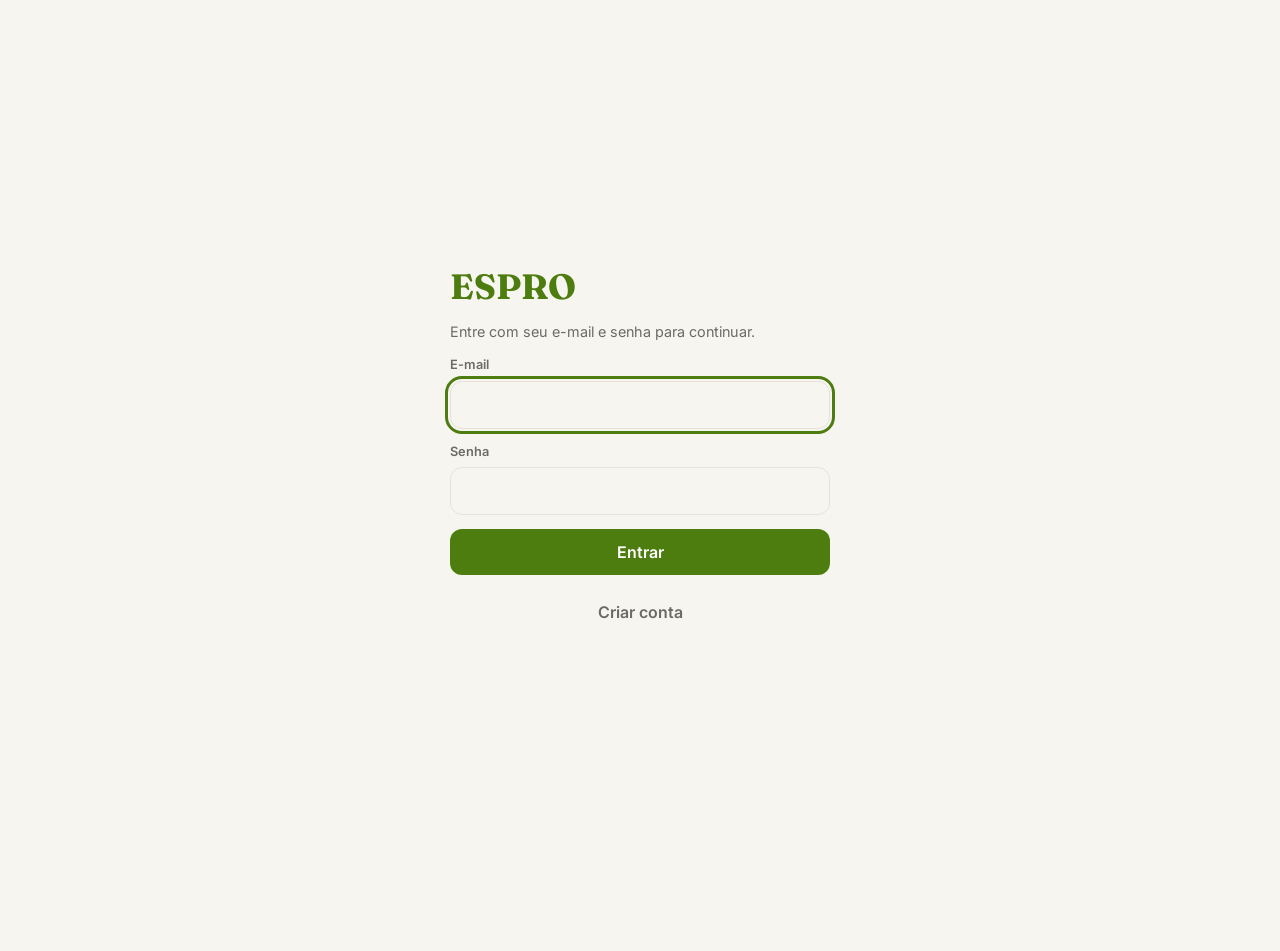
==== index.html @ cda4a3a2 "feat: diario de bordo (rodizio semanal por quinta em ordem alfabetica) e setor por pessoa Co-Authore" ====
<!doctype html>
<html lang="pt-BR">
<head>
<meta charset="utf-8">
<meta name="viewport" content="width=device-width,initial-scale=1,viewport-fit=cover">
<meta name="theme-color" content="#F7F5F0" media="(prefers-color-scheme: light)">
<meta name="theme-color" content="#121210" media="(prefers-color-scheme: dark)">
<title>ESPRO — Revista</title>
<link rel="manifest" href="manifest.webmanifest">
<link rel="preconnect" href="https://fonts.googleapis.com">
<link rel="preconnect" href="https://fonts.gstatic.com" crossorigin>
<link href="https://fonts.googleapis.com/css2?family=Fraunces:opsz,wght@9..144,600;9..144,700&family=Inter:wght@400;500;600&display=swap" rel="stylesheet">
<link rel="stylesheet" href="css/style.css">
</head>
<body>
<header class="top">
  <button class="brand" id="brand" aria-label="Editar empresa e dados"></button>
  <span class="sync-dot" id="sync-dot" hidden title="Equipe"></span>
  <button class="icon-btn top-search" id="search" aria-label="Buscar e comandos (Ctrl+K)"></button>
  <h1 id="page-title"></h1>
</header>
<main id="view" tabindex="-1"></main>
<nav class="tabs" id="tabs" aria-label="Seções"></nav>
<dialog id="sheet"></dialog>
<div id="toast" role="status" aria-live="polite"></div>
<div id="print-root" aria-hidden="true"></div>
<script src="js/store.js"></script>
<script src="js/ui.js"></script>
<script src="js/rich.js"></script>
<script src="js/editor.js"></script>
<script src="js/extras.js"></script>
<script src="js/qualidade.js"></script>
<script src="js/equipe.js"></script>
<script src="js/sync.js"></script>
<script src="js/marca.js"></script>
<script src="js/edicoes.js"></script>
<script src="js/diario.js"></script>
<script src="js/views.js"></script>
<script src="js/app.js"></script>
</body>
</html>
---- css/style.css ----
/* ESPRO — mobile first. Estética editorial: papel quente, tipografia serifada nos títulos. */
:root {
  --bg: #F7F5F0; --surface: #FFFFFF; --ink: #1C1C1A; --muted: #6B6B66; --line: #E6E2D9;
  --accent: #4D7C0F; --accent-ink: #FFFFFF; --accent-soft: #EAF2D9; --danger: #B42318;
  --radius: 16px; --shadow: 0 1px 2px rgb(0 0 0 / .05), 0 6px 18px rgb(40 30 10 / .07);
  --nav-h: 64px; --gutter: 16px;
  --serif: 'Fraunces', Georgia, 'Times New Roman', serif;
  --sans: 'Inter', system-ui, -apple-system, 'Segoe UI', Roboto, sans-serif;
  color-scheme: light dark;
}
@media (prefers-color-scheme: dark) {
  :root {
    --bg: #121210; --surface: #1D1D19; --ink: #F2F0EA; --muted: #9A978E; --line: #2D2C27;
    --accent: #93C83F; --accent-ink: #10150A; --accent-soft: #23301280; --danger: #F97066;
    --shadow: 0 1px 2px rgb(0 0 0 / .4);
  }
}
* { box-sizing: border-box; -webkit-tap-highlight-color: transparent; }
html { -webkit-text-size-adjust: 100%; }
body {
  margin: 0; background: var(--bg); color: var(--ink); font: 400 16px/1.45 var(--sans);
  min-height: 100dvh; overflow-wrap: anywhere;
}
h1, h2, h3, p { margin: 0; }
button, input, select, textarea { font: inherit; color: inherit; }
button { cursor: pointer; background: none; border: 0; padding: 0; text-align: inherit; }
a { color: var(--accent); text-decoration: none; font-weight: 500; }
:focus-visible { outline: 3px solid var(--accent); outline-offset: 2px; border-radius: 8px; }
.muted { color: var(--muted); font-size: .9rem; }
hr { border: 0; border-top: 1px solid var(--line); margin: 16px 0; }

/* ── Casca ── */
.top {
  position: sticky; top: 0; z-index: 20; display: flex; flex-direction: column; gap: 2px;
  padding: calc(env(safe-area-inset-top) + 10px) var(--gutter) 10px;
  background: color-mix(in srgb, var(--bg) 88%, transparent); backdrop-filter: blur(12px);
}
.brand { font-size: .78rem; font-weight: 600; letter-spacing: .08em; text-transform: uppercase; color: var(--muted); align-self: flex-start; min-height: 24px; }
.brand::after { content: ' ▾'; opacity: .6; }
.top h1 { font: 700 1.9rem/1.1 var(--serif); letter-spacing: -.01em; }
main { padding: 6px var(--gutter) calc(var(--nav-h) + env(safe-area-inset-bottom) + 96px); max-width: 720px; margin: 0 auto; outline: 0; }
.tabs {
  position: fixed; inset: auto 0 0 0; z-index: 30; display: grid; grid-template-columns: repeat(6, 1fr);
  height: calc(var(--nav-h) + env(safe-area-inset-bottom)); padding-bottom: env(safe-area-inset-bottom);
  background: var(--surface); border-top: 1px solid var(--line);
}
.tabs a { display: flex; flex-direction: column; align-items: center; justify-content: center; gap: 2px; color: var(--muted); font-size: .72rem; font-weight: 500; min-height: 48px; }
.tabs a[aria-current] { color: var(--accent); }
.tabs a[aria-current] svg { stroke-width: 2.4; }

.stack { display: flex; flex-direction: column; gap: 24px; }
.stack.tight { gap: 14px; }

/* ── Componentes base ── */
.sec-head { display: flex; align-items: baseline; justify-content: space-between; margin-bottom: 10px; }
.sec-head h3 { font: 600 1.15rem var(--serif); }
.link { color: var(--accent); font-weight: 500; font-size: .9rem; padding: 6px 2px; }
.link.center { display: block; margin: 4px auto 0; }
.empty { color: var(--muted); font-size: .92rem; padding: 18px 12px; text-align: center; border: 1px dashed var(--line); border-radius: var(--radius); }
.icon-btn { display: grid; place-items: center; width: 44px; height: 44px; border-radius: 50%; color: var(--ink); }
.icon-btn:hover { background: var(--accent-soft); }
.icon-btn:disabled { opacity: .3; cursor: default; }
.btn { min-height: 46px; padding: 0 18px; border-radius: 12px; border: 1px solid var(--line); background: var(--surface); font-weight: 600; display: inline-flex; align-items: center; justify-content: center; gap: 8px; }
.btn.primary { background: var(--accent); color: var(--accent-ink); border-color: transparent; }
.btn.danger { color: var(--danger); }
.btn.ghost { border-color: transparent; background: transparent; color: var(--muted); }
.btn.small { min-height: 36px; padding: 0 12px; font-size: .85rem; }
.btn:disabled { opacity: .4; }
.btn:active, .fab:active, .card-main:active, .item:active, .day:active { transform: scale(.98); }
.tag { display: inline-block; font-size: .72rem; font-weight: 600; padding: 2px 9px; border-radius: 99px; color: var(--c); background: color-mix(in srgb, var(--c) 14%, transparent); }
.fab {
  position: fixed; right: max(var(--gutter), calc((100vw - 720px) / 2 + var(--gutter)));
  bottom: calc(var(--nav-h) + env(safe-area-inset-bottom) + 16px); z-index: 25;
  width: 58px; height: 58px; border-radius: 50%; display: grid; place-items: center;
  background: var(--accent); color: var(--accent-ink); box-shadow: 0 8px 22px rgb(0 0 0 / .25); transition: transform .15s;
}

/* ── Início ── */
.hero { display: flex; gap: 18px; align-items: center; background: var(--surface); border: 1px solid var(--line); border-radius: 22px; padding: 20px; box-shadow: var(--shadow); }
.ring { flex: none; width: 84px; height: 84px; border-radius: 50%; display: grid; place-items: center; background: conic-gradient(var(--accent) calc(var(--p) * 1%), var(--line) 0); position: relative; }
.ring::before { content: ''; position: absolute; inset: 9px; border-radius: 50%; background: var(--surface); }
.ring b { position: relative; font: 700 1.15rem var(--serif); }
.eyebrow { font-size: .72rem; font-weight: 600; letter-spacing: .08em; text-transform: uppercase; color: var(--accent); }
.hero h2 { font: 600 1.25rem/1.25 var(--serif); margin: 2px 0 4px; }
.grid2 { display: grid; grid-template-columns: 1fr 1fr; gap: 10px; }
.setor-card { display: flex; flex-direction: column; gap: 2px; padding: 14px; border-radius: var(--radius); background: var(--surface); border: 1px solid var(--line); border-left: 5px solid var(--c); min-height: 64px; }
.setor-card small { color: var(--muted); }
.list, .plain { list-style: none; margin: 0; padding: 0; display: flex; flex-direction: column; gap: 8px; }
.item { width: 100%; display: flex; align-items: stretch; gap: 12px; padding: 12px 14px 12px 12px; background: var(--surface); border: 1px solid var(--line); border-radius: 14px; min-height: 56px; transition: transform .1s; }
.item .bar { width: 4px; border-radius: 4px; flex: none; }
.item .grow, .grow { display: flex; flex-direction: column; flex: 1; min-width: 0; }
.item small { color: var(--muted); font-size: .82rem; }
.item.done b { text-decoration: line-through; opacity: .55; }

/* ── Quadro ── */
.chips { display: flex; gap: 8px; overflow-x: auto; margin: 0 calc(var(--gutter) * -1); padding: 4px var(--gutter); scrollbar-width: none; }
.chips::-webkit-scrollbar { display: none; }
.chip { flex: none; min-height: 40px; padding: 0 14px; border-radius: 99px; border: 1px solid var(--line); background: var(--surface); font-weight: 500; font-size: .9rem; }
.chip.on { background: var(--c, var(--ink)); color: #fff; border-color: transparent; }
@media (prefers-color-scheme: dark) { .chip.on:not([style]) { background: var(--ink); color: var(--bg); } }
.board { display: flex; gap: 12px; overflow-x: auto; scroll-snap-type: x mandatory; margin: 0 calc(var(--gutter) * -1); padding: 4px var(--gutter) 12px; scroll-padding-inline: var(--gutter); scrollbar-width: none; align-items: flex-start; }
.board::-webkit-scrollbar { display: none; }
.col { flex: none; width: min(84vw, 320px); scroll-snap-align: start; background: color-mix(in srgb, var(--line) 45%, transparent); border-radius: 18px; padding: 12px; }
.col header { display: flex; align-items: center; justify-content: space-between; padding: 2px 4px 10px; }
.col h3 { font: 600 1rem var(--serif); }
.count { font-size: .78rem; font-weight: 600; background: var(--surface); border-radius: 99px; padding: 1px 9px; color: var(--muted); }
.cards { display: flex; flex-direction: column; gap: 8px; }
.card { display: flex; align-items: stretch; background: var(--surface); border-radius: 14px; box-shadow: var(--shadow); overflow: hidden; }
.card-main { flex: 1; display: flex; flex-direction: column; align-items: flex-start; gap: 6px; padding: 12px; min-height: 56px; transition: transform .1s; }
.card-main small { color: var(--muted); font-size: .82rem; }
.card-main small.late { color: var(--danger); font-weight: 600; }
.card-main small.card-meta-criador { font-size: .75rem; opacity: .85; }
.card.done .card-main b { opacity: .55; text-decoration: line-through; }
.card .mv { align-self: center; color: var(--accent); margin-right: 4px; }
.add-in { margin-top: 8px; width: 100%; min-height: 44px; display: flex; align-items: center; justify-content: center; gap: 6px; color: var(--muted); font-size: .9rem; border-radius: 12px; }
.add-in:hover { background: color-mix(in srgb, var(--line) 80%, transparent); }

/* Tags do cartão e checklist */
.card-tags { display: flex; flex-wrap: wrap; gap: 4px; align-items: center; }
.prio-tag { font-size: .68rem; font-weight: 700; padding: 2px 7px; border-radius: 99px; }
.prio-alta { background: color-mix(in srgb, #DC2626 15%, transparent); color: #DC2626; border: 1px solid color-mix(in srgb, #DC2626 30%, transparent); }
.prio-media { background: color-mix(in srgb, #D97706 15%, transparent); color: #B45309; border: 1px solid color-mix(in srgb, #D97706 30%, transparent); }
.prio-baixa { background: color-mix(in srgb, #16A34A 15%, transparent); color: #15803D; border: 1px solid color-mix(in srgb, #16A34A 30%, transparent); }
.esforco-tag, .link-tag { display: inline-flex; align-items: center; gap: 3px; font-size: .72rem; color: var(--muted); background: var(--line); padding: 1px 6px; border-radius: 6px; }
.card-checklist-bar { width: 100%; display: flex; align-items: center; gap: 8px; margin: 2px 0; }
.card-checklist-bar .meter { flex: 1; height: 5px; }
.card-checklist-bar small { font-size: .7rem; color: var(--muted); font-weight: 600; }

/* Checklist no formulário */
.checklist-box { background: var(--bg); border: 1px solid var(--line); border-radius: 12px; padding: 10px 12px; display: flex; flex-direction: column; gap: 8px; }
.checklist-list { display: flex; flex-direction: column; gap: 6px; }
.check-row { display: flex; align-items: center; gap: 8px; }
.check-input { min-height: 36px; padding: 6px 10px; font-size: .9rem; flex: 1; }
.check-input.check-done { text-decoration: line-through; opacity: .6; }
.hist-box { background: var(--bg); border: 1px solid var(--line); border-radius: 10px; padding: 8px 12px; }

/* Ações no topo do Kanban */
.kanban-actions-row { display: flex; flex-wrap: wrap; align-items: center; gap: 8px; padding: 2px 0 6px; }

/* Desempenho por setor no Início */
.setor-perf-list { display: flex; flex-direction: column; gap: 8px; }
.setor-perf-card { display: flex; flex-direction: column; gap: 6px; padding: 10px 14px; background: var(--surface); border: 1px solid var(--line); border-radius: 14px; text-align: left; transition: transform .1s; box-shadow: var(--shadow); }
.setor-perf-card:hover { border-color: var(--c); }
.setor-perf-head { display: flex; align-items: center; justify-content: space-between; }
.setor-perf-nome { font-weight: 600; font-size: .92rem; display: flex; align-items: center; gap: 8px; }
.setor-perf-nome .dot { width: 10px; height: 10px; border-radius: 50%; background: var(--c); }
.setor-perf-pct { font-size: .8rem; color: var(--muted); font-weight: 500; }

.col-tabs { display: grid; grid-template-columns: repeat(4, 1fr); padding: 4px; gap: 2px; background: color-mix(in srgb, var(--line) 60%, transparent); border-radius: 14px; }
.col-tabs button { min-height: 48px; border-radius: 11px; display: flex; flex-direction: column; align-items: center; justify-content: center; font-size: .74rem; font-weight: 600; color: var(--muted); line-height: 1.2; }
.col-tabs b { font-size: 1rem; color: var(--ink); }
.col-tabs button.on { background: var(--surface); color: var(--accent); box-shadow: var(--shadow); }
.board::after { content: ''; flex: none; width: 4px; }
.card, .drag-handle { user-select: none; -webkit-user-select: none; }
.drag-handle { display: grid; place-items: center; width: 30px; flex: none; color: var(--muted); touch-action: none; cursor: grab; -webkit-touch-callout: none; }
.drag-handle svg { stroke-width: 3.4; }
.card.ghosting { opacity: .3; }
.drag-ghost { position: fixed; left: 0; top: 0; z-index: 200; margin: 0; pointer-events: none; rotate: 2deg; box-shadow: 0 16px 36px rgb(0 0 0 / .35); }
.drop-line { height: 4px; border-radius: 4px; background: var(--accent); margin: 2px 0; flex: none; }
.col.drop-over { outline: 2px dashed var(--accent); outline-offset: -2px; background: color-mix(in srgb, var(--accent) 10%, transparent); }
.cards { min-height: 48px; }
.cards:has(.drop-line) .empty { display: none; }
body.dragging { cursor: grabbing; user-select: none; }
body.dragging .board { scroll-snap-type: none; }
@media (hover: hover) and (pointer: fine) {
  .board { scrollbar-width: thin; scrollbar-color: var(--line) transparent; }
  .board::-webkit-scrollbar { display: block; height: 8px; }
  .board::-webkit-scrollbar-thumb { background: var(--line); border-radius: 8px; }
}

/* ── Agenda ── */
.cal { background: var(--surface); border: 1px solid var(--line); border-radius: 22px; padding: 10px 10px 8px; box-shadow: var(--shadow); }
.cal-head { display: flex; align-items: center; justify-content: space-between; }
.cal-head h2 { font: 600 1.15rem var(--serif); }
.dow, .days { display: grid; grid-template-columns: repeat(7, 1fr); }
.dow span { text-align: center; font-size: .72rem; font-weight: 600; color: var(--muted); padding: 6px 0; }
.day { aspect-ratio: 1; max-height: 56px; margin: 2px; border-radius: 14px; display: flex; flex-direction: column; align-items: center; justify-content: center; gap: 3px; transition: transform .1s; }
.day.blank { pointer-events: none; }
.day .n { font-size: .95rem; font-weight: 500; line-height: 1; }
.day .dots { display: flex; gap: 3px; height: 6px; }
.day .dots i { width: 5px; height: 5px; border-radius: 50%; }
.day.today .n { color: var(--accent); font-weight: 700; }
.day.sel { background: var(--accent); color: var(--accent-ink); }
.day.sel .n { color: var(--accent-ink); }
.day.sel .dots i { background: var(--accent-ink) !important; }

/* ── Revista ── */
.seg { display: grid; grid-template-columns: 1fr 1fr; padding: 4px; background: color-mix(in srgb, var(--line) 60%, transparent); border-radius: 14px; }
.seg.seg3 { grid-template-columns: repeat(3, 1fr); }
.seg button { min-height: 40px; border-radius: 11px; text-align: center; font-weight: 600; font-size: .88rem; color: var(--muted); }
.seg button.on { background: var(--surface); color: var(--ink); box-shadow: var(--shadow); }
.page-row { display: flex; align-items: center; gap: 4px; }
.page-row .item { flex: 1; align-items: center; }
.pn { flex: none; width: 32px; height: 32px; display: grid; place-items: center; border-radius: 10px; background: var(--accent-soft); color: var(--accent); font-weight: 700; font-size: .9rem; }
.reorder { display: flex; flex-direction: column; }
.reorder .icon-btn { width: 40px; height: 28px; border-radius: 8px; }
.reader { display: flex; gap: 14px; overflow-x: auto; scroll-snap-type: x mandatory; scroll-padding-inline: var(--gutter); margin: 0 calc(var(--gutter) * -1); padding: 6px var(--gutter) 14px; scrollbar-width: none; }
.reader::-webkit-scrollbar { display: none; }
.reader .page { flex: none; width: min(82vw, 340px); scroll-snap-align: start; box-shadow: 0 10px 30px rgb(0 0 0 / .22); }
.reader.flipbook-3d { perspective: 1200px; padding-bottom: 24px; gap: 20px; }
.reader.flipbook-3d .page { transform-style: preserve-3d; transition: transform .3s ease, box-shadow .3s ease; box-shadow: -8px 12px 28px rgb(0 0 0 / .28), 0 2px 6px rgb(0 0 0 / .15); border-left: 2px solid rgb(0 0 0 / .12); }
.reader.flipbook-3d .page:hover { transform: rotateY(-3deg) scale(1.02); box-shadow: -14px 18px 36px rgb(0 0 0 / .35); }
.reader.flipbook-3d .spread { perspective: 1400px; filter: drop-shadow(0 14px 30px rgb(0 0 0 / .3)); }
.center-btn { align-self: center; }

.page { container-type: inline-size; aspect-ratio: 148 / 210; position: relative; overflow: hidden; background: #FFFDF8; color: #1C1C1A; border-radius: 4px; display: flex; flex-direction: column; font-family: var(--sans); }
.page .txt { position: relative; padding: 9cqw; display: flex; flex-direction: column; gap: 3cqw; z-index: 2; }
.page h2 { font: 700 8.5cqw/1.1 var(--serif); }
.page p { font-size: inherit; line-height: inherit; }
.page small { font-size: 3.2cqw; letter-spacing: .14em; text-transform: uppercase; opacity: .75; }
.page .num { position: absolute; bottom: 3.5cqw; right: 5cqw; font-size: 3cqw; opacity: .5; z-index: 3; }
.page .bg { position: absolute; inset: 0; width: 100%; height: 100%; object-fit: cover; }
.page .veil { position: absolute; inset: 0; background: linear-gradient(to top, rgb(0 0 0 / .72), rgb(0 0 0 / .12) 70%); z-index: 1; }
.tpl-capa, .tpl-anuncio { color: #fff; background: #26331a; justify-content: flex-end; }
.tpl-capa h2 { font-size: 12cqw; }
.tpl-contracapa { background: #26331a; color: #fff; justify-content: center; }
.tpl-contracapa .txt, .tpl-anuncio .txt.center { text-align: center; align-items: center; }
.tpl-contracapa .bg { opacity: .35; }
.tpl-sumario ol { list-style: none; margin: 4cqw 0 0; padding: 0; display: flex; flex-direction: column; gap: 3.5cqw; }
.tpl-sumario li { display: flex; align-items: baseline; gap: 2cqw; font-size: 4.2cqw; }
.tpl-sumario li i { flex: 1; border-bottom: 1px dotted currentColor; opacity: .35; }

/* ── Revista: seções ── */
.rev-resumo { display: flex; flex-direction: column; gap: 10px; background: var(--surface); border: 1px solid var(--line); border-radius: var(--radius); padding: 14px 16px; }
.rev-resumo small { display: block; color: var(--muted); font-size: .82rem; }
.meter { height: 8px; border-radius: 8px; background: var(--line); overflow: hidden; }
.meter i { display: block; height: 100%; background: var(--accent); border-radius: 8px; transition: width .3s; }
.sec-grupo header { display: flex; align-items: center; gap: 8px; margin-bottom: 10px; }
.sec-grupo .dot { width: 12px; height: 12px; border-radius: 50%; background: var(--sec, var(--muted)); flex: none; }
.sec-grupo h3 { font: 600 1.15rem var(--serif); flex: 1; min-width: 0; }
.meta-link { font-size: .8rem; color: var(--muted); font-weight: 500; white-space: nowrap; }
.sec-grupo .btn.small { min-height: 36px; padding: 0 12px 0 8px; gap: 4px; }
.sec-grupo .item .bar { display: none; }
.sec-grupo .pn { background: color-mix(in srgb, var(--sec, var(--accent)) 16%, transparent); color: var(--sec, var(--accent)); }
.st { flex: none; align-self: center; font-size: .7rem; font-weight: 600; padding: 2px 9px; border-radius: 99px; background: var(--line); color: var(--muted); }
.st-revisao { background: color-mix(in srgb, #F59E0B 20%, transparent); color: #B45309; }
.st-pronta { background: var(--accent-soft); color: var(--accent); }
@media (prefers-color-scheme: dark) { .st-revisao { color: #FBBF24; } }
.reader-info { text-align: center; }
.hint { margin-top: -8px; }

/* páginas com seção */
.page { --sec: var(--accent); }
.page.has-sec::before { content: ''; position: absolute; inset: 0 0 auto 0; height: 2.2cqw; background: var(--sec); z-index: 3; }
.page .kicker { color: var(--sec); font-weight: 700; opacity: 1; }
.tpl-destaque { color: #fff; background: var(--sec); justify-content: flex-end; }
.tpl-destaque .kicker { color: #fff; background: var(--sec); padding: 1cqw 3cqw; border-radius: 99px; align-self: flex-start; }
.tpl-destaque h2 { font-size: 10.5cqw; }
.tpl-secao { background: var(--sec); color: #fff; justify-content: center; }
.tpl-secao h2 { font-size: 15cqw; }
.tpl-secao ol { list-style: none; margin: 5cqw 0 0; padding: 4cqw 0 0; border-top: 1px solid rgb(255 255 255 / .35); display: flex; flex-direction: column; gap: 3cqw; }
.tpl-secao li { display: flex; align-items: baseline; gap: 2cqw; font-size: 4cqw; }
.tpl-secao li i { flex: 1; border-bottom: 1px dotted currentColor; opacity: .4; }
.tpl-sumario .sec-li { margin-top: 2cqw; font-weight: 700; color: var(--sec); }
.tpl-sumario .sub { padding-left: 4cqw; font-size: 3.8cqw; }

/* ── Texto rico e imagens na página ── */
.rich { font-size: calc(4cqw * var(--fs, 1)); line-height: 1.5; display: block; overflow-wrap: anywhere; }
.rich p, .rich div { margin: 0 0 2.4cqw; }
.rich ul, .rich ol { margin: 0 0 2.4cqw; padding-left: 1.5em; }
.rich h2 { font: 700 1.55em/1.2 var(--serif); margin: 1em 0 .4em; }
.rich h3 { font: 600 1.25em/1.25 var(--serif); margin: .9em 0 .3em; }
.rich blockquote { margin: 0 0 2.4cqw; padding: .2em 0 .2em .9em; border-left: .25em solid var(--sec, var(--accent)); font-style: italic; opacity: .9; }
.rich a { color: var(--sec, var(--accent)); text-decoration: underline; }
.rich > :first-child { margin-top: 0; }
.fs-sm { font-size: .8em; } .fs-lg { font-size: 1.35em; } .fs-xl { font-size: 1.9em; line-height: 1.2; }
.ff-serif { font-family: var(--serif); } .ff-sans { font-family: var(--sans); } .ff-mono { font-family: ui-monospace, Consolas, monospace; }
.page.on-photo { color: #fff; }
.page.on-photo .rich a { color: #fff; }
.tpl-lista .rich ol { list-style: none; counter-reset: top; padding: 0; }
.tpl-lista .rich ol li { counter-increment: top; position: relative; padding-left: 2.6em; margin-bottom: .9em; line-height: 1.3; }
.tpl-lista .rich ol li::before { content: counter(top); position: absolute; left: 0; top: -.15em; font: 700 2em/1 var(--serif); color: var(--sec); }

.fig { margin: 0; }
.fig img { width: 100%; height: 100%; object-fit: cover; display: block; }
.fig figcaption { font-size: 3cqw; opacity: .7; margin-top: 1cqw; line-height: 1.3; }
.f-arred img { border-radius: 3cqw; } .f-circ img { border-radius: 50%; aspect-ratio: 1; }
.fig-topo { flex: none; width: 100%; position: relative; z-index: 0; }
.fig-topo.t-p { height: 45cqw; } .fig-topo.t-m { height: 62cqw; } .fig-topo.t-g { height: 85cqw; }
.fig-topo img { height: 100%; }
.fig-topo figcaption { position: absolute; left: 4cqw; bottom: 2cqw; color: #fff; text-shadow: 0 1px 3px rgb(0 0 0 / .6); opacity: 1; }
.fig-esquerda, .fig-direita { margin-bottom: 2cqw; }
.fig-esquerda { float: left; margin-right: 3.5cqw; } .fig-direita { float: right; margin-left: 3.5cqw; }
.fig-esquerda.t-p, .fig-direita.t-p { width: 26cqw; } .fig-esquerda.t-m, .fig-direita.t-m { width: 38cqw; } .fig-esquerda.t-g, .fig-direita.t-g { width: 50cqw; }
.fig-esquerda img, .fig-direita img { aspect-ratio: 4 / 3; height: auto; }
.fig-esquerda.f-circ img, .fig-direita.f-circ img { aspect-ratio: 1; }
.fig-acima, .fig-abaixo { margin-left: auto; margin-right: auto; }
.fig-acima.t-p, .fig-abaixo.t-p { width: 40%; } .fig-acima.t-m, .fig-abaixo.t-m { width: 70%; } .fig-acima.t-g, .fig-abaixo.t-g { width: 100%; }
.fig-acima img, .fig-abaixo img { aspect-ratio: 16 / 10; height: auto; }
.fig-acima.f-circ img, .fig-abaixo.f-circ img { aspect-ratio: 1; }

.page.overflow::after { content: 'Texto maior que a página'; position: absolute; left: 3cqw; bottom: 3cqw; z-index: 5; font: 600 3cqw var(--sans); background: #B42318; color: #fff; padding: .8cqw 2.6cqw; border-radius: 99px; }

/* ── Editor de páginas em tela cheia ── */
body.editing { overflow: hidden; }
.ed { position: fixed; inset: 0; z-index: 60; display: flex; flex-direction: column; background: var(--bg); height: 100dvh; }
.ed-top { display: flex; align-items: center; gap: 2px; padding: calc(env(safe-area-inset-top) + 4px) 6px 4px; background: var(--surface); border-bottom: 1px solid var(--line); flex: none; }
.ed-ttl { flex: 1; min-width: 0; display: flex; flex-direction: column; line-height: 1.2; padding-left: 4px; }
.ed-ttl b { font: 600 1rem var(--serif); white-space: nowrap; overflow: hidden; text-overflow: ellipsis; }
.ed-ttl small { color: var(--muted); font-size: .76rem; }
.ed-status { font-size: .74rem; font-weight: 600; color: var(--muted); padding: 0 6px; white-space: nowrap; }
.ed-status[data-s=ok]::before { content: '✓ '; color: var(--accent); }
.ed-status[data-s=pend] { color: var(--accent); }
.ed-status[data-s=err] { color: var(--danger); }
.ed-scroll { flex: 1; min-height: 0; overflow: auto; display: flex; padding: 22px 12px 28px; overscroll-behavior: contain; background: color-mix(in srgb, var(--line) 35%, var(--bg)); }
.ed-holder { --fit: min(100vw - 24px, calc((100dvh - 230px) * .705), 640px); position: relative; flex: none; margin: auto; width: calc(var(--fit) * var(--z, 1)); user-select: none; -webkit-user-select: none; }
.ed-holder .page { width: 100%; box-shadow: 0 8px 28px rgb(0 0 0 / .25); }
.ed-holder [contenteditable] { user-select: text; -webkit-user-select: text; outline: 0; cursor: text; }
.ed-holder [contenteditable]:hover { box-shadow: 0 0 0 .5cqw color-mix(in srgb, var(--accent) 35%, transparent); border-radius: 1cqw; }
.ed-holder [contenteditable]:focus { box-shadow: 0 0 0 .6cqw var(--accent); border-radius: 1cqw; }
[data-ph]:empty::before { content: attr(data-ph); opacity: .45; }
.ed-panel { flex: none; max-height: 42vh; overflow-y: auto; padding: 12px 14px; display: flex; flex-direction: column; gap: 12px; background: var(--surface); border-top: 1px solid var(--line); }
.ed-panel[hidden] { display: none; }
.ed-bar { flex: none; background: var(--surface); border-top: 1px solid var(--line); padding-bottom: env(safe-area-inset-bottom); }
.ed-row { display: flex; align-items: center; gap: 4px; padding: 6px 8px; overflow-x: auto; scrollbar-width: none; }
.ed-row::-webkit-scrollbar { display: none; }
.tbn { flex: none; min-width: 58px; min-height: 52px; padding: 4px 6px; border-radius: 12px; display: flex; flex-direction: column; align-items: center; justify-content: center; gap: 2px; font-size: .7rem; font-weight: 600; color: var(--ink); }
.tbn:active { background: var(--accent-soft); }
.tbn.danger { color: var(--danger); }
.ed-zoom { margin-left: auto; flex: none; display: flex; align-items: center; }
.zoom-val { min-width: 52px; min-height: 44px; font-weight: 600; font-size: .85rem; text-align: center; }
.tb-all { display: flex; align-items: center; gap: 2px; flex: none; }
.cv-box.passthru { pointer-events: none; outline-color: transparent; }
.tbox { position: absolute; padding: 2cqw; box-sizing: border-box; }
.tbox .rich { min-height: 4cqw; }
.tbox.bg-preto, .tbox.bg-sec { color: #fff; }
.obj-th { width: 40px; height: 40px; object-fit: cover; border-radius: 8px; flex: none; }
.toast-act { margin-left: 14px; font-weight: 700; text-decoration: underline; color: inherit; min-height: 32px; }
#toast.has-act { pointer-events: auto; }
body.editing #toast { bottom: calc(env(safe-area-inset-bottom) + 130px); z-index: 120; }
.rich-wrap { display: flow-root; }
.rich-wrap.cols2 { column-count: 2; column-gap: 5cqw; display: block; }
.rich-wrap > .rich { display: block; }

/* ── Fase 5: equipe ── */
.sync-dot { position: absolute; right: 52px; top: calc(env(safe-area-inset-top) + 20px); width: 9px; height: 9px; border-radius: 50%; background: var(--muted); }
.sync-dot[hidden] { display: none; }
.sync-dot[data-s=ok] { background: var(--accent); } .sync-dot[data-s=sync] { background: #F59E0B; } .sync-dot[data-s=erro] { background: var(--danger); }
.chat-btn { position: relative; }
.chat-btn .badge { position: absolute; top: 4px; right: 2px; min-width: 16px; height: 16px; border-radius: 8px; padding: 0 4px; background: var(--danger); color: #fff; font: 700 .64rem/16px var(--sans); text-align: center; font-style: normal; }
.chat-btn .badge[hidden] { display: none; }
.ed-pres { font-size: .72rem; color: #B45309; font-weight: 600; max-width: 34vw; overflow: hidden; text-overflow: ellipsis; white-space: nowrap; }
.ed-pres[hidden] { display: none; }
.com-list { margin-bottom: 12px; }
.com { background: var(--bg); border: 1px solid var(--line); border-radius: 14px; padding: 10px 12px; }
.com.ok { opacity: .6; }
.com-head { display: flex; justify-content: space-between; align-items: baseline; gap: 8px; }
.com-head small { color: var(--muted); }
.com p { margin: 4px 0 8px; white-space: pre-wrap; }
.alerta.erro { border-color: #B42318; } .alerta.aviso { border-color: #B54708; }
.alerta.erro .prob-ic { color: #B42318; } .alerta.aviso .prob-ic { color: #B54708; } .alerta.info .prob-ic { color: var(--accent); }
.equipe h4 { font: 600 1.05rem var(--serif); margin-bottom: 6px; }
.ver { align-items: center; }
.ver .btn { align-self: stretch; }

/* ── Fase 4: qualidade ── */
.tbox .rich { --fs: 1; }
.ed-warn { flex: none; display: flex; align-items: center; gap: 8px; padding: 6px 12px; background: #FEE4E2; color: #912018; font-size: .84rem; font-weight: 600; }
.ed-warn[hidden] { display: none; }
.ed-warn span { flex: 1; }
@media (prefers-color-scheme: dark) { .ed-warn { background: #4a1914; color: #fda29b; } }
.prob-resumo { display: flex; gap: 8px; flex-wrap: wrap; margin-bottom: 10px; }
.chip-prob { font-size: .78rem; font-weight: 700; padding: 3px 10px; border-radius: 99px; background: var(--line); }
.chip-prob.erro { background: #FEE4E2; color: #B42318; } .chip-prob.aviso { background: #FEF0C7; color: #B54708; } .chip-prob.info { background: var(--accent-soft); color: var(--accent); }
.prob { align-items: flex-start; }
.prob-ic { flex: none; margin-top: 2px; }
.prob.erro .prob-ic { color: #B42318; } .prob.aviso .prob-ic { color: #B54708; } .prob.info .prob-ic { color: var(--accent); }
.empty.ok { color: var(--accent); border-color: var(--accent); }
.actions.col { flex-direction: column; }
.pres { position: fixed; inset: 0; z-index: 300; background: #0c0c0b; display: flex; flex-direction: column; align-items: center; justify-content: center; color: #fff; touch-action: pan-y; }
.pres-stage { display: flex; gap: 2px; align-items: center; justify-content: center; animation: pres-fade .25s ease-out; }
.pres-stage.in-next { animation-name: pres-next; } .pres-stage.in-prev { animation-name: pres-prev; }
.pres-stage .page { height: min(84dvh, calc((100vw - 40px) * 1.419)); width: auto; aspect-ratio: 148 / 210; box-shadow: 0 20px 60px rgb(0 0 0 / .6); }
.pres-stage.dupla .page { height: min(84dvh, calc((100vw - 40px) / 2 * 1.419)); }
.pres-x { position: absolute; top: 10px; right: 10px; color: #fff; z-index: 2; }
.pres-nav { position: absolute; top: 50%; transform: translateY(-50%); width: 52px; height: 80px; color: #fff; opacity: .7; z-index: 2; display: grid; place-items: center; }
.pres-nav.prev { left: 0; } .pres-nav.next { right: 0; }
.pres-bar { position: absolute; bottom: 12px; display: flex; gap: 12px; align-items: center; font-size: .85rem; }
.pres-bar .chip { background: transparent; color: #fff; border-color: rgb(255 255 255 / .35); }
@keyframes pres-fade { from { opacity: 0; } } @keyframes pres-next { from { opacity: 0; transform: translateX(40px); } } @keyframes pres-prev { from { opacity: 0; transform: translateX(-40px); } }
.print-sheet.bleed { position: relative; width: 160mm; height: 222mm; }
.mk { position: absolute; background: #000; display: none; }

/* ── Fase 3: velocidade ── */
.top-search { position: absolute; right: 8px; top: calc(env(safe-area-inset-top) + 6px); }
.top { position: sticky; }
.thumb { container-type: inline-size; width: 100%; pointer-events: none; text-align: left; }
.thumb .page { width: 100%; border-radius: 2px; box-shadow: 0 1px 4px rgb(0 0 0 / .3); }
.tpl-grid { display: grid; grid-template-columns: repeat(auto-fill, minmax(104px, 1fr)); gap: 12px; margin-top: 8px; }
.tpl-card { display: flex; flex-direction: column; gap: 6px; text-align: center; font-size: .78rem; font-weight: 600; padding: 6px; border-radius: 12px; border: 2px solid transparent; }
.tpl-card.on, .tpl-card:active { border-color: var(--accent); }
.tpl-card:hover { background: var(--accent-soft); }
.pthumb { position: relative; flex: none; width: 40px; }
.pthumb i { position: absolute; left: -4px; top: -4px; min-width: 18px; height: 18px; padding: 0 4px; border-radius: 9px; background: var(--accent); color: var(--accent-ink); font: 700 .66rem/18px var(--sans); text-align: center; font-style: normal; z-index: 2; }
.plan { display: flex; flex-direction: column; gap: 6px; }
.plan-row { display: flex; align-items: center; gap: 10px; min-height: 44px; }
.plan-row .dot { width: 12px; height: 12px; border-radius: 50%; background: var(--sec); }
.plan-row input { width: 76px; flex: none; }
.lib-grid { display: grid; grid-template-columns: repeat(auto-fill, minmax(86px, 1fr)); gap: 8px; margin: 8px 0 12px; }
.lib-th { position: relative; aspect-ratio: 1; border-radius: 12px; overflow: hidden; border: 2px solid var(--line); }
.lib-th img { width: 100%; height: 100%; object-fit: cover; }
.lib-used { position: absolute; right: 4px; bottom: 4px; width: 20px; height: 20px; border-radius: 50%; background: var(--accent); color: var(--accent-ink); font: 700 .75rem/20px var(--sans); text-align: center; font-style: normal; }
.swatches.big { gap: 12px; margin: 10px 0 14px; }
.swatches.big .sw { width: 44px; height: 44px; position: relative; overflow: hidden; }
.sw.edit input { position: absolute; inset: 0; opacity: 0; width: 100%; height: 100%; cursor: pointer; }
.cor-custom { width: 100%; height: 48px; border-radius: 12px; border: 1px solid var(--line); background: var(--bg); }
.pal .item { min-height: 48px; }
.st-lead { font-size: 1.25em; line-height: 1.4; font-weight: 500; }
.st-legenda { font-size: .8em; font-style: italic; opacity: .7; }
.st-destaque { font: 700 1.15em/1.3 var(--serif); color: var(--sec, var(--accent)); border-left: .2em solid currentColor; padding-left: .6em; }
.reader.dupla { gap: 18px; }
.spread { flex: none; width: min(92vw, 720px); display: flex; gap: 2px; scroll-snap-align: start; }
.spread.first { justify-content: flex-end; } .spread.last { justify-content: flex-start; }
.reader .spread .page { width: calc(50% - 1px); flex: none; box-shadow: 0 10px 30px rgb(0 0 0 / .22); }
.center-row { justify-content: center; }
.tb-colorwrap span { display: block; }

/* ── Fase 2: precisão ── */
.ed-scroll { touch-action: pan-x pan-y; }
.cv-box.frame { outline: 1.5px dashed color-mix(in srgb, var(--accent) 55%, transparent); }
.cv-box.crop { outline: 2px dashed #fff; box-shadow: 0 0 0 9999px rgb(0 0 0 / .25); cursor: grab; }
.cv-guide { position: absolute; background: #ff2d9b; pointer-events: none; z-index: 5; }
.cv-guide.v { top: 0; bottom: 0; width: 1px; margin-left: -.5px; }
.cv-guide.h { left: 0; right: 0; height: 1px; margin-top: -.5px; }
.cv-grid { position: absolute; inset: 0; pointer-events: none; z-index: 0;
  background-image: linear-gradient(to right, rgb(120 120 120 / .28) 1px, transparent 1px), linear-gradient(to bottom, rgb(120 120 120 / .28) 1px, transparent 1px);
  background-size: 10% 10%; }
.cv-grid::after { content: ''; position: absolute; inset: var(--m); border: 1.5px dashed rgb(236 72 153 / .7); }
.num-grid { display: grid; grid-template-columns: repeat(5, 1fr); gap: 6px; }
.num-grid .field > span { font-size: .68rem; }
.num-grid .input { padding: 4px 6px; min-height: 36px; font-size: .85rem; }
.crop-hint { align-self: center; font-size: .85rem; padding: 0 8px; white-space: nowrap; }
.tbn.on { background: var(--accent-soft); color: var(--accent); }

/* ── Layout tipo canvas ── */
.pane-layout[hidden] { display: none; }
.cv { display: flex; flex-direction: column; gap: 12px; }
.cv-stage { position: relative; width: min(100%, 360px); margin: 30px auto 0; user-select: none; -webkit-user-select: none; }
.cv-stage .page { width: 100%; box-shadow: 0 10px 30px rgb(0 0 0 / .22); }
.cv-layer { position: absolute; inset: 0; pointer-events: none; }
.cv-box { position: absolute; pointer-events: auto; cursor: move; touch-action: pan-y; outline: 1.5px dashed transparent; }
.cv-box:hover { outline-color: color-mix(in srgb, var(--accent) 65%, transparent); }
.cv-box.sel { outline: 2px solid var(--accent); touch-action: none; }
.cv-h { position: absolute; width: 15px; height: 15px; margin: -7.5px 0 0 -7.5px; border-radius: 50%; background: #fff; border: 2px solid var(--accent); touch-action: none; z-index: 2; box-shadow: 0 1px 4px rgb(0 0 0 / .35); }
.cv-h::after { content: ''; position: absolute; inset: -11px; }
.cv-h[data-h=nw] { left: 0; top: 0; cursor: nwse-resize; } .cv-h[data-h=n] { left: 50%; top: 0; cursor: ns-resize; }
.cv-h[data-h=ne] { left: 100%; top: 0; cursor: nesw-resize; } .cv-h[data-h=e] { left: 100%; top: 50%; cursor: ew-resize; }
.cv-h[data-h=se] { left: 100%; top: 100%; cursor: nwse-resize; } .cv-h[data-h=s] { left: 50%; top: 100%; cursor: ns-resize; }
.cv-h[data-h=sw] { left: 0; top: 100%; cursor: nesw-resize; } .cv-h[data-h=w] { left: 0; top: 50%; cursor: ew-resize; }
.cv-rot { position: absolute; left: 50%; top: -30px; width: 17px; height: 17px; margin-left: -8.5px; border-radius: 50%; background: var(--accent); border: 2px solid #fff; cursor: grab; touch-action: none; z-index: 2; box-shadow: 0 1px 4px rgb(0 0 0 / .35); }
.cv-rot::before { content: ''; position: absolute; left: 50%; top: 100%; width: 2px; height: 13px; margin-left: -1px; background: var(--accent); }
.cv-rot::after { content: ''; position: absolute; inset: -10px; }
.cv-strip { display: flex; gap: 8px; overflow-x: auto; padding: 4px 2px; }
.cv-th { flex: none; width: 54px; height: 54px; border-radius: 12px; overflow: hidden; border: 2px solid var(--line); background: var(--bg); display: grid; place-items: center; color: var(--muted); }
.cv-th.on { border-color: var(--accent); }
.cv-th img { width: 100%; height: 100%; object-fit: cover; }
.cv-add { border-style: dashed; }
.cv-panel { display: flex; flex-direction: column; gap: 12px; padding: 12px; border: 1px solid var(--line); border-radius: 14px; background: var(--bg); }
.cv-range { width: 100%; accent-color: var(--accent); min-height: 32px; }
.check { display: flex; align-items: center; gap: 10px; min-height: 40px; font-size: .95rem; }
.check input { width: 22px; height: 22px; accent-color: var(--accent); }

/* figuras livres dentro da página */
.fig-livre { position: absolute; margin: 0; overflow: hidden; }
.fig-livre img { width: 100%; height: 100%; aspect-ratio: auto; border-radius: 0; object-fit: cover; }
.fig-livre.f-arred { border-radius: 3cqw; } .fig-livre.f-circ { border-radius: 50%; }
.fig-livre figcaption { position: absolute; left: 0; right: 0; bottom: 0; margin: 0; padding: 4cqw 2cqw 1.2cqw; background: linear-gradient(transparent, rgb(0 0 0 / .65)); color: #fff; font-size: 2.8cqw; opacity: 1; }

/* ── Editor no sheet ── */
.form .seg { margin-bottom: 2px; }
.pane-edit { display: flex; flex-direction: column; gap: 14px; }
.pane-edit[hidden], .pane-prev[hidden] { display: none; }
.pane-prev { padding: 8px 0 4px; }
.pane-prev .page { width: min(100%, 360px); margin: 0 auto; box-shadow: 0 10px 30px rgb(0 0 0 / .22); }
.rte-wrap { border: 1px solid var(--line); border-radius: 14px; background: var(--bg); }
.rte-bar { display: flex; flex-wrap: wrap; gap: 4px 10px; padding: 6px; background: var(--surface); border-bottom: 1px solid var(--line); border-radius: 13px 13px 0 0; position: sticky; top: 0; z-index: 2; }
.tb-group { display: flex; align-items: center; gap: 2px; flex-wrap: wrap; }
.tb { min-width: 36px; height: 36px; border-radius: 9px; display: inline-grid; place-items: center; font-size: .95rem; color: var(--ink); }
.tb:hover { background: var(--accent-soft); }
.tb.on { background: var(--accent); color: var(--accent-ink); }
.tb-sel { height: 36px; border-radius: 9px; border: 1px solid var(--line); background: var(--bg); font-size: .8rem; padding: 0 6px; max-width: 118px; }
.tb-colorwrap { position: relative; cursor: pointer; }
.tb-colorwrap span { font-weight: 700; text-decoration: underline; text-decoration-color: var(--accent); text-decoration-thickness: 3px; text-underline-offset: 3px; }
.tb-color { position: absolute; inset: 0; opacity: 0; width: 100%; height: 100%; cursor: pointer; }
.rte.rich { min-height: 220px; max-height: 52vh; overflow-y: auto; padding: 12px 14px; outline: 0; font-size: 1rem; line-height: 1.55; color: var(--ink); }
.rte:empty::before { content: attr(data-ph); color: var(--muted); }
.rte p, .rte div, .rte ul, .rte ol, .rte blockquote { margin: 0 0 .6em; }
.rte-count { padding: 4px 14px 8px; font-size: .78rem; text-align: right; }
.imgs { display: flex; flex-direction: column; gap: 10px; }
.img-card { display: grid; grid-template-columns: 76px 1fr; gap: 12px; padding: 10px; border: 1px solid var(--line); border-radius: 14px; background: var(--bg); }
.img-card > img { width: 76px; height: 76px; object-fit: cover; border-radius: 10px; }
.img-opts { display: flex; flex-direction: column; gap: 8px; min-width: 0; }
.input.sm { min-height: 40px; padding: 6px 10px; font-size: .92rem; }
.icon-btn.sm { width: 40px; height: 40px; }

/* ── Sheet ── */
dialog#sheet { border: 0; padding: 0; background: var(--surface); color: var(--ink); width: 100%; max-width: 560px; max-height: 92dvh; margin: auto auto 0; border-radius: 24px 24px 0 0; overflow: auto; overscroll-behavior: contain; animation: up .25s ease-out; }
dialog#sheet::backdrop { background: rgb(0 0 0 / .45); backdrop-filter: blur(2px); }
.grip { width: 40px; height: 4px; border-radius: 4px; background: var(--line); margin: 8px auto 0; }
.sheet-head { display: flex; align-items: center; justify-content: space-between; padding: 6px 8px 0 20px; }
.sheet-head h2 { font: 700 1.3rem var(--serif); }
.sheet-body { padding: 8px 20px calc(20px + env(safe-area-inset-bottom)); }
.form { display: flex; flex-direction: column; gap: 14px; }
.field { display: flex; flex-direction: column; gap: 6px; }
.field > span { font-size: .8rem; font-weight: 600; color: var(--muted); }
.input { width: 100%; min-height: 48px; padding: 10px 14px; border-radius: 12px; border: 1px solid var(--line); background: var(--bg); font-size: 1rem; /* 16px evita zoom no iOS */ }
textarea.input { resize: vertical; }
.row { display: grid; grid-template-columns: 1fr 1fr; gap: 12px; }
.row-btn { display: flex; flex-wrap: wrap; gap: 8px; }
.actions { display: flex; gap: 10px; justify-content: flex-end; margin-top: 4px; }
.actions .btn.primary { flex: 1; }
.img-prev { aspect-ratio: 16 / 9; border-radius: 12px; background: var(--bg); border: 1px dashed var(--line); display: grid; place-items: center; overflow: hidden; color: var(--muted); }
.img-prev span { display: flex; flex-direction: column; align-items: center; gap: 4px; font-size: .85rem; }
.img-prev img { width: 100%; height: 100%; object-fit: cover; }
.setor-row { display: flex; align-items: center; gap: 10px; min-height: 48px; border-bottom: 1px solid var(--line); }
.setor-row .muted { flex: 1; }
.form.inline { margin-top: 18px; }
.swatches { display: flex; flex-wrap: wrap; gap: 10px; }
.sw { width: 36px; height: 36px; border-radius: 50%; background: var(--c); border: 3px solid var(--surface); box-shadow: 0 0 0 1px var(--line); }
.sw.on { box-shadow: 0 0 0 3px var(--ink); }

#toast { position: fixed; left: 50%; bottom: calc(var(--nav-h) + env(safe-area-inset-bottom) + 90px); transform: translate(-50%, 12px); background: var(--ink); color: var(--bg); padding: 10px 18px; border-radius: 99px; font-size: .9rem; opacity: 0; pointer-events: none; transition: .2s; z-index: 100; max-width: 90vw; text-align: center; }
#toast.show { opacity: 1; transform: translate(-50%, 0); }
dialog[open] ~ #toast { z-index: 100; }
#print-root { display: none; }
@keyframes up { from { transform: translateY(40px); opacity: 0; } }


/* ── Identidade visual (logo, marca, navegação) ── */
.brand { display: flex; align-items: center; gap: 8px; }
.brand-mark { flex: none; width: var(--s, 26px); height: var(--s, 26px); border-radius: calc(var(--s, 26px) * .3); background: var(--accent); color: var(--accent-ink); font: 700 calc(var(--s, 26px) * .56)/1 var(--serif); display: inline-grid; place-items: center; overflow: hidden; text-transform: none; letter-spacing: 0; }
.brand-mark.img { background: var(--surface); box-shadow: 0 0 0 1px var(--line); }
.brand-mark img { width: 100%; height: 100%; object-fit: contain; }
.brand-line { display: inline-flex; align-items: center; gap: 8px; }
.top h1 { background: linear-gradient(90deg, var(--ink) 55%, var(--accent)); -webkit-background-clip: text; background-clip: text; color: transparent; width: fit-content; }
.hero { background: linear-gradient(135deg, var(--accent-soft), var(--surface) 62%); }
.tabs a { position: relative; transition: color .15s; }
.tabs a[aria-current]::before { content: ''; position: absolute; top: 0; left: 50%; width: 30px; height: 3px; margin-left: -15px; border-radius: 0 0 4px 4px; background: var(--accent); }
.marca-prev { display: flex; align-items: center; gap: 12px; padding: 14px; border-radius: 18px; background: linear-gradient(135deg, var(--accent-soft), var(--surface)); border: 1px solid var(--line); }
.marca-prev b { font-size: 1.15rem; line-height: 1.2; } .marca-prev small { color: var(--muted); }
.logo-row { display: flex; align-items: center; gap: 10px; flex-wrap: wrap; }
.fonte-list { display: grid; grid-template-columns: 1fr 1fr; gap: 8px; }
.fonte-opt { display: flex; flex-direction: column; gap: 2px; padding: 10px 12px; border-radius: 12px; border: 1px solid var(--line); background: var(--surface); min-height: 56px; }
.fonte-opt b { font-size: 1rem; } .fonte-opt small { color: var(--muted); font-size: .74rem; }
.fonte-opt.on { border-color: var(--accent); box-shadow: 0 0 0 2px var(--accent); }

/* ── Edições (estante) ── */
.estante-head h2 { font: 700 1.5rem/1.15 var(--serif); margin: 2px 0 4px; }
.estante { display: grid; grid-template-columns: 1fr; gap: 14px; }
.ed-card { display: flex; gap: 14px; padding: 14px; background: var(--surface); border: 1px solid var(--line); border-radius: 20px; box-shadow: var(--shadow); }
.ed-card.on { border-color: var(--accent); box-shadow: 0 0 0 2px var(--accent-soft), var(--shadow); }
.ed-cover { position: relative; flex: none; width: 112px; align-self: flex-start; transition: transform .15s; }
.ed-cover:hover { transform: translateY(-2px) rotate(-1deg); }
.ed-cover .thumb .page { box-shadow: 0 6px 16px rgb(0 0 0 / .28); }
.ed-cover-ph { aspect-ratio: 148 / 210; border-radius: 4px; display: grid; place-items: center; background: linear-gradient(160deg, var(--accent), color-mix(in srgb, var(--accent) 55%, #000)); color: var(--accent-ink); font: 700 1.4rem var(--serif); }
.ed-badge { position: absolute; left: 6px; top: 6px; font-size: .64rem; font-weight: 700; padding: 2px 8px; border-radius: 99px; background: var(--accent); color: var(--accent-ink); }
.ed-info { flex: 1; min-width: 0; display: flex; flex-direction: column; gap: 4px; }
.ed-info h3 { font: 700 1.25rem/1.15 var(--serif); }
.ed-nome { font-weight: 500; }
.ed-tags { display: flex; gap: 6px; flex-wrap: wrap; }
.ed-info .meter { margin-top: 4px; }
.ed-info .row-btn { margin-top: 6px; align-items: center; }
.icon-btn.sm { width: 36px; height: 36px; }
.ed-atual { display: flex; align-items: center; gap: 10px; padding: 10px 14px; border-radius: 14px; background: var(--accent-soft); color: var(--ink); min-height: 48px; }
.ed-atual small { color: var(--muted); font-weight: 400; }
.ed-trocar { color: var(--accent); font-weight: 600; font-size: .85rem; }
.link-row { display: flex; gap: 8px; align-items: center; margin: 6px 0; }
.link-row .input { flex: 1; min-width: 0; }
.qr-box { display: flex; flex-direction: column; align-items: center; gap: 8px; margin: 12px 0; }
.qr-box svg { width: 180px; height: 180px; background: #fff; padding: 6px; border-radius: 12px; border: 1px solid var(--line); }
@media (min-width: 720px) { .estante { grid-template-columns: 1fr 1fr; } }
@media (min-width: 960px) {
  .tabs a[aria-current]::before { top: 22%; bottom: 22%; left: 0; width: 3px; height: auto; margin: 0; border-radius: 0 3px 3px 0; }
}

/* ── Telas maiores ── */
@media (min-width: 720px) {
  dialog#sheet { margin: auto; border-radius: 24px; }
  .board { margin: 0; padding-inline: 0; }
  .chips { margin: 0; padding-inline: 0; }
  .reader { margin: 0; padding-inline: 0; }
}
@media (min-width: 960px) {
  :root { --gutter: 32px; }
  body { padding-left: 96px; }
  .tabs { inset: 0 auto 0 0; width: 96px; height: auto; grid-template-columns: 1fr; grid-auto-rows: 72px; align-content: start; padding-top: 24px; border-top: 0; border-right: 1px solid var(--line); }
  main { max-width: 1100px; padding-bottom: 96px; }
  .fab { right: 40px; bottom: 32px; }
  #toast { bottom: 32px; }
  .stack { gap: 28px; }
  .col { width: auto; flex: 1 1 0; min-width: 240px; }
  .col-tabs { display: none; }
}
@media (prefers-reduced-motion: reduce) { * { animation: none !important; transition: none !important; } }

/* ── Impressão / PDF da revista (A5) ── */
@media print {
  @page { size: A5 portrait; margin: 0; }
  body { padding: 0; background: #fff; }
  body > *:not(#print-root) { display: none !important; }
  #print-root { display: block; }
  .page.overflow::after { display: none; }
  #print-root { margin: 0; }
  .print-sheet { break-after: page; page-break-after: always; overflow: hidden; }
  .print-sheet .page { width: 148mm; height: 210mm; aspect-ratio: auto; border-radius: 0; box-shadow: none; print-color-adjust: exact; -webkit-print-color-adjust: exact; }
  .print-sheet.bleed .page { position: absolute; left: 3mm; top: 3mm; width: 154mm; height: 216mm; }
  .print-sheet.bleed .mk { display: block; print-color-adjust: exact; -webkit-print-color-adjust: exact; }
  .mk-tl-h { left: 0; top: 6mm; width: 2.5mm; height: .12mm; } .mk-tl-v { left: 6mm; top: 0; width: .12mm; height: 2.5mm; }
  .mk-tr-h { right: 0; top: 6mm; width: 2.5mm; height: .12mm; } .mk-tr-v { right: 6mm; top: 0; width: .12mm; height: 2.5mm; }
  .mk-bl-h { left: 0; bottom: 6mm; width: 2.5mm; height: .12mm; } .mk-bl-v { left: 6mm; bottom: 0; width: .12mm; height: 2.5mm; }
  .mk-br-h { right: 0; bottom: 6mm; width: 2.5mm; height: .12mm; } .mk-br-v { right: 6mm; bottom: 0; width: .12mm; height: 2.5mm; }
}
.equipe-lista { list-style: none; margin: 8px 0 0; padding: 0; display: grid; gap: 8px; }
.equipe-item { display: grid; grid-template-columns: 1fr auto; gap: 8px; align-items: center; padding: 10px; border: 1px solid var(--line, #0002); border-radius: 12px; }
.equipe-item .muted { font-size: .8rem; word-break: break-all; }
.equipe-item select { min-height: 44px; }
.equipe-item .btn { grid-column: 1 / -1; justify-self: start; }

.portao { position: fixed; inset: 0; z-index: 1000; display: grid; place-items: center; padding: 20px; background: var(--bg, #fbf8f1); overflow: auto; }
.portao-card { width: min(100%, 380px); display: grid; gap: 14px; }
.portao-card h1 { font: 700 2.2rem var(--serif); color: var(--accent); }

/* ───── Diário de bordo ───── */
.diario-hoje { background: var(--surface); border-radius: 16px; box-shadow: var(--shadow); padding: 18px; display: flex; flex-direction: column; gap: 8px; }
.diario-hoje.minha { outline: 2px solid var(--accent); }
.diario-hoje h2 { margin: 0; }
.diario-quem { display: flex; align-items: center; gap: 8px; flex-wrap: wrap; margin: 0; }
.diario-texto { white-space: pre-wrap; margin: 4px 0 0; overflow-wrap: anywhere; }
.diario-lista { list-style: none; margin: 8px 0 0; padding: 0; display: flex; flex-direction: column; gap: 8px; }
.diario-linha, .diario-item { background: var(--surface); border-radius: 12px; box-shadow: var(--shadow); padding: 12px 14px; }
.diario-linha { display: flex; align-items: center; gap: 10px; }
.diario-linha.eu { outline: 2px solid var(--accent); }
.diario-cab { display: flex; align-items: center; gap: 10px; }
.diario-item .diario-texto, .diario-item .muted { margin-top: 6px; }
.diario-data { font-size: .8rem; color: var(--muted); min-width: 52px; }
.grow { flex: 1; min-width: 0; }
.chip-setor { display: inline-block; padding: 2px 10px; border-radius: 99px; font-size: .75rem; font-weight: 600; background: var(--c); color: #fff; }
.chip-setor.sem { background: var(--line); color: var(--muted); }
.equipe-item select + select { margin-top: 6px; }
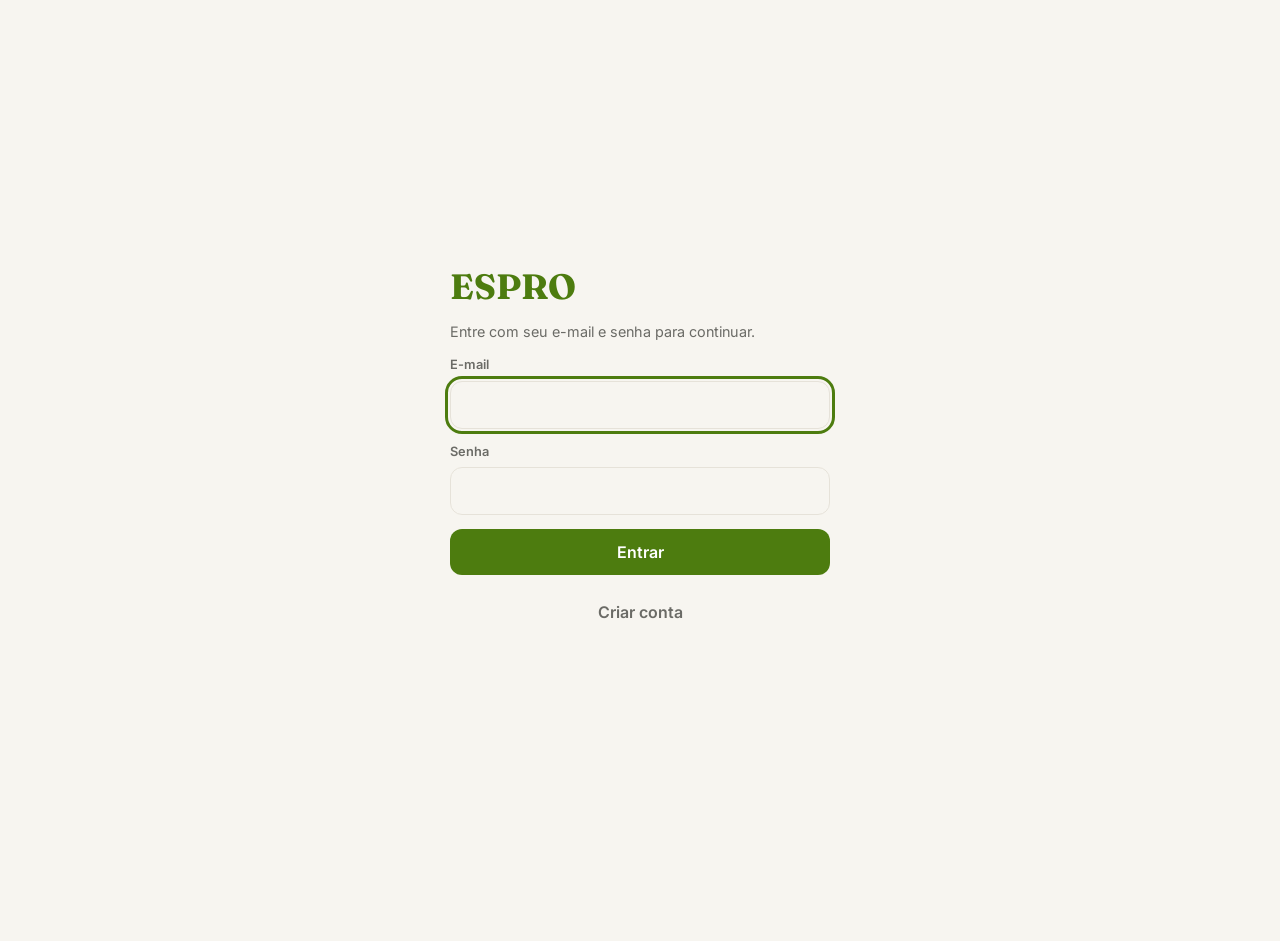
==== commit eb99f95d: "feat: cargos diretor/instrutor, quadro por setor, pagina Equipe e aviso de quinta para o RH Co-Autho" ====
--- a/index.html
+++ b/index.html
@@ -36,6 +36,7 @@
 <script src="js/edicoes.js"></script>
 <script src="js/diario.js"></script>
 <script src="js/views.js"></script>
+<script src="js/pessoas.js"></script>
 <script src="js/app.js"></script>
 </body>
 </html>
--- a/css/style.css
+++ b/css/style.css
@@ -40,11 +40,11 @@
 .top h1 { font: 700 1.9rem/1.1 var(--serif); letter-spacing: -.01em; }
 main { padding: 6px var(--gutter) calc(var(--nav-h) + env(safe-area-inset-bottom) + 96px); max-width: 720px; margin: 0 auto; outline: 0; }
 .tabs {
-  position: fixed; inset: auto 0 0 0; z-index: 30; display: grid; grid-template-columns: repeat(6, 1fr);
+  position: fixed; inset: auto 0 0 0; z-index: 30; display: grid; grid-template-columns: repeat(auto-fit, minmax(0, 1fr)); grid-auto-flow: column; grid-auto-columns: 1fr;
   height: calc(var(--nav-h) + env(safe-area-inset-bottom)); padding-bottom: env(safe-area-inset-bottom);
   background: var(--surface); border-top: 1px solid var(--line);
 }
-.tabs a { display: flex; flex-direction: column; align-items: center; justify-content: center; gap: 2px; color: var(--muted); font-size: .72rem; font-weight: 500; min-height: 48px; }
+.tabs a { display: flex; flex-direction: column; align-items: center; justify-content: center; gap: 2px; color: var(--muted); font-size: .68rem; font-weight: 500; min-height: 48px; }
 .tabs a[aria-current] { color: var(--accent); }
 .tabs a[aria-current] svg { stroke-width: 2.4; }
 
@@ -637,3 +637,13 @@
 .chip-setor { display: inline-block; padding: 2px 10px; border-radius: 99px; font-size: .75rem; font-weight: 600; background: var(--c); color: #fff; }
 .chip-setor.sem { background: var(--line); color: var(--muted); }
 .equipe-item select + select { margin-top: 6px; }
+
+/* Página Equipe */
+.setor-equipe { background: var(--surface); border-radius: 16px; box-shadow: var(--shadow); padding: 14px 16px; border-left: 5px solid var(--c); display: flex; flex-direction: column; gap: 8px; }
+.setor-equipe header { display: flex; align-items: center; justify-content: space-between; gap: 10px; }
+.setor-equipe h3 { margin: 0; display: flex; align-items: center; gap: 8px; }
+.setor-equipe .dot { width: 10px; height: 10px; border-radius: 50%; background: var(--c); display: inline-block; }
+.pessoas-lista { list-style: none; margin: 0; padding: 0; display: flex; flex-direction: column; gap: 8px; }
+.pessoa-linha { display: flex; align-items: center; gap: 10px; min-height: 44px; }
+.pessoa-linha small { display: block; color: var(--muted); }
+.pessoa-linha .avatar { width: 34px; height: 34px; border-radius: 50%; background: var(--c, var(--accent)); color: #fff; display: grid; place-items: center; font-weight: 700; flex: none; }
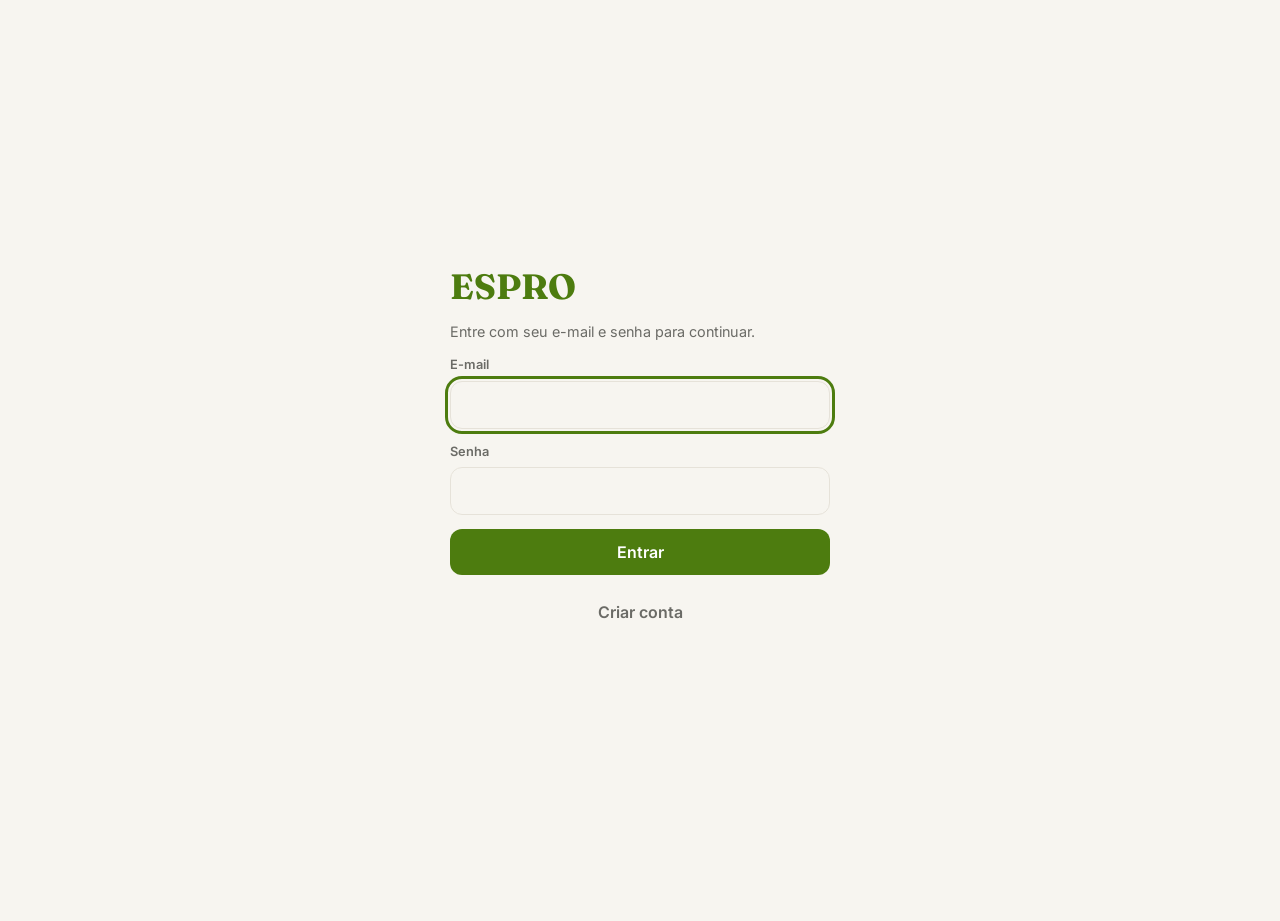
==== commit 2be3015a: "feat: cargos e setores editáveis, níveis (gerência/TI/líder/membro), portal, acervo de edições e pág" ====
--- a/index.html
+++ b/index.html
@@ -16,6 +16,7 @@
 <header class="top">
   <button class="brand" id="brand" aria-label="Editar empresa e dados"></button>
   <span class="sync-dot" id="sync-dot" hidden title="Equipe"></span>
+  <button class="icon-btn top-avisos" id="avisos-btn" aria-label="Avisos" hidden></button>
   <button class="icon-btn top-search" id="search" aria-label="Buscar e comandos (Ctrl+K)"></button>
   <h1 id="page-title"></h1>
 </header>
@@ -26,6 +27,7 @@
 <div id="print-root" aria-hidden="true"></div>
 <script src="js/store.js"></script>
 <script src="js/ui.js"></script>
+<script src="js/cargos.js"></script>
 <script src="js/rich.js"></script>
 <script src="js/editor.js"></script>
 <script src="js/extras.js"></script>
@@ -35,8 +37,13 @@
 <script src="js/marca.js"></script>
 <script src="js/edicoes.js"></script>
 <script src="js/diario.js"></script>
+<script src="js/fluxo.js"></script>
 <script src="js/views.js"></script>
+<script src="js/avisos.js"></script>
+<script src="js/perfil.js"></script>
 <script src="js/pessoas.js"></script>
+<script src="js/portal.js"></script>
+<script src="js/setor.js"></script>
 <script src="js/app.js"></script>
 </body>
 </html>
--- a/css/style.css
+++ b/css/style.css
@@ -40,11 +40,12 @@
 .top h1 { font: 700 1.9rem/1.1 var(--serif); letter-spacing: -.01em; }
 main { padding: 6px var(--gutter) calc(var(--nav-h) + env(safe-area-inset-bottom) + 96px); max-width: 720px; margin: 0 auto; outline: 0; }
 .tabs {
-  position: fixed; inset: auto 0 0 0; z-index: 30; display: grid; grid-template-columns: repeat(auto-fit, minmax(0, 1fr)); grid-auto-flow: column; grid-auto-columns: 1fr;
+  position: fixed; inset: auto 0 0 0; z-index: 30; display: grid; grid-auto-flow: column; grid-auto-columns: minmax(0, 1fr);
   height: calc(var(--nav-h) + env(safe-area-inset-bottom)); padding-bottom: env(safe-area-inset-bottom);
   background: var(--surface); border-top: 1px solid var(--line);
 }
-.tabs a { display: flex; flex-direction: column; align-items: center; justify-content: center; gap: 2px; color: var(--muted); font-size: .68rem; font-weight: 500; min-height: 48px; }
+.tabs a { display: flex; flex-direction: column; align-items: center; justify-content: center; gap: 2px; color: var(--muted); font-size: .68rem; font-weight: 500; min-height: 48px; min-width: 0; }
+.tabs a span { max-width: 100%; overflow: hidden; text-overflow: ellipsis; white-space: nowrap; padding: 0 2px; }
 .tabs a[aria-current] { color: var(--accent); }
 .tabs a[aria-current] svg { stroke-width: 2.4; }
 
@@ -583,7 +584,7 @@
 @media (min-width: 960px) {
   :root { --gutter: 32px; }
   body { padding-left: 96px; }
-  .tabs { inset: 0 auto 0 0; width: 96px; height: auto; grid-template-columns: 1fr; grid-auto-rows: 72px; align-content: start; padding-top: 24px; border-top: 0; border-right: 1px solid var(--line); }
+  .tabs { inset: 0 auto 0 0; width: 96px; height: auto; grid-auto-flow: row; grid-auto-columns: auto; grid-template-columns: 1fr; grid-auto-rows: 72px; align-content: start; padding-top: 24px; border-top: 0; border-right: 1px solid var(--line); }
   main { max-width: 1100px; padding-bottom: 96px; }
   .fab { right: 40px; bottom: 32px; }
   #toast { bottom: 32px; }
@@ -647,3 +648,179 @@
 .pessoa-linha { display: flex; align-items: center; gap: 10px; min-height: 44px; }
 .pessoa-linha small { display: block; color: var(--muted); }
 .pessoa-linha .avatar { width: 34px; height: 34px; border-radius: 50%; background: var(--c, var(--accent)); color: #fff; display: grid; place-items: center; font-weight: 700; flex: none; }
+
+/* Visão do administrador (página Equipe) */
+.matriz-wrap { overflow-x: auto; background: var(--surface); border-radius: 16px; box-shadow: var(--shadow); }
+.matriz { width: 100%; border-collapse: collapse; font-size: .85rem; white-space: nowrap; }
+.matriz th, .matriz td { padding: 9px 10px; text-align: center; border-bottom: 1px solid var(--line); }
+.matriz thead th { font-size: .72rem; color: var(--muted); font-weight: 600; }
+.matriz tbody th { text-align: left; font-weight: 600; position: sticky; left: 0; background: var(--surface); }
+.matriz .dot { width: 9px; height: 9px; border-radius: 50%; background: var(--c); display: inline-block; margin-right: 6px; }
+.matriz tr.sem th, .matriz tr.sem td { color: var(--muted); border-bottom: 0; }
+.adm-alerta { margin: 4px 0 0; padding: 8px 12px; border-radius: 10px; background: #FEF0C7; color: #B54708; font-weight: 600; font-size: .85rem; }
+.adm-filtros { display: grid; grid-template-columns: 1fr 1fr; gap: 8px; margin-bottom: 10px; }
+.adm-filtros input { grid-column: 1 / -1; }
+.adm-lista { list-style: none; margin: 0; padding: 0; display: flex; flex-direction: column; gap: 8px; }
+.adm-pessoa { display: flex; flex-wrap: wrap; align-items: center; gap: 10px; padding: 12px; background: var(--surface); border-radius: 14px; box-shadow: var(--shadow); border-left: 5px solid var(--c); }
+.adm-pessoa .grow { flex: 1 1 180px; min-width: 0; display: flex; flex-direction: column; gap: 2px; }
+.adm-pessoa small { word-break: break-all; }
+.adm-tags { display: flex; flex-wrap: wrap; align-items: center; gap: 6px; margin-top: 4px; }
+.chip-cargo { display: inline-block; padding: 2px 10px; border-radius: 99px; font-size: .75rem; font-weight: 600; background: var(--line); color: var(--ink); }
+.chip-cargo.c-admin { background: var(--ink); color: var(--bg); }
+.chip-cargo.c-diretor, .chip-cargo.c-instrutor { background: var(--accent-soft); color: var(--accent); }
+.chip-cargo.c-gestor, .chip-cargo.c-cogestor { background: #DCFCE7; color: #166534; }
+.chip-cargo.c-membro { color: var(--muted); }
+.adm-sel { display: flex; gap: 6px; flex: 1 1 100%; }
+.adm-sel select { flex: 1; min-height: 44px; min-width: 0; }
+@media (min-width: 960px) { .adm-filtros { grid-template-columns: 2fr 1fr 1fr; } .adm-filtros input { grid-column: auto; } .adm-sel { flex: 0 0 340px; } }
+
+/* pessoa em mais de um setor */
+.chips-setor { display: inline-flex; flex-wrap: wrap; gap: 4px; vertical-align: middle; }
+.multi-setor { position: relative; flex: 1; min-width: 0; }
+.multi-setor > summary { min-height: 44px; display: flex; align-items: center; cursor: pointer; list-style: none; overflow: hidden; text-overflow: ellipsis; white-space: nowrap; }
+.multi-setor > summary::-webkit-details-marker { display: none; }
+.multi-setor-lista { position: absolute; z-index: 20; left: 0; right: 0; min-width: 190px; margin-top: 4px; padding: 6px; background: var(--surface); border: 1px solid var(--line); border-radius: 12px; box-shadow: 0 8px 24px rgba(0,0,0,.18); display: grid; gap: 2px; }
+.multi-setor-lista label { display: flex; align-items: center; gap: 8px; min-height: 44px; padding: 0 8px; border-radius: 8px; cursor: pointer; }
+.multi-setor-lista label:hover { background: var(--line); }
+.multi-setor .dot { width: 12px; height: 12px; border-radius: 50%; background: var(--c); flex: none; }
+
+/* Fluxo de tarefas: repasse, ciência, entrega e linha do tempo */
+.selo-fluxo { display: inline-flex; align-items: center; gap: 4px; font-size: .72rem; font-weight: 600; color: var(--muted); }
+.selo-fluxo.pede { color: #B45309; }
+.selo-fluxo.ok { color: #15803D; }
+.pede-chip { background: #B45309; color: #fff; border-color: transparent; }
+.fluxo-box { background: var(--bg); border: 1px solid var(--line); border-radius: 12px; padding: 10px 12px; display: flex; flex-direction: column; gap: 8px; }
+.fluxo-box.pede { border-color: #D97706; background: color-mix(in srgb, #D97706 8%, var(--bg)); }
+.fluxo-info { display: flex; gap: 6px; align-items: flex-start; font-size: .85rem; font-weight: 600; margin: 0; }
+.fluxo-info.ok { color: #15803D; }
+.fluxo-nota { margin: 0; font-size: .86rem; white-space: pre-wrap; padding-left: 10px; border-left: 3px solid var(--line); }
+.ativ-box { display: flex; flex-direction: column; gap: 8px; }
+.ativ-tit { font-size: .8rem; font-weight: 600; color: var(--muted); }
+.nota-row { display: flex; gap: 8px; }
+.nota-row .input { flex: 1; min-height: 40px; }
+.timeline { list-style: none; margin: 0; padding: 0; display: flex; flex-direction: column; gap: 10px; }
+.ev { display: flex; gap: 8px; align-items: flex-start; }
+.ev-ic { flex: none; width: 24px; height: 24px; border-radius: 50%; background: var(--line); display: grid; place-items: center; color: var(--muted); }
+.ev-concluiu .ev-ic { background: color-mix(in srgb, #16A34A 20%, transparent); color: #15803D; }
+.ev-repasse .ev-ic { background: color-mix(in srgb, #D97706 20%, transparent); color: #B45309; }
+.ev-body p { margin: 0; font-size: .85rem; }
+.ev-body em { font-style: normal; color: var(--muted); }
+.ev-txt { color: var(--ink); white-space: pre-wrap; margin-top: 2px !important; padding: 6px 8px; background: var(--bg); border-radius: 8px; }
+.ev-body small { color: var(--muted); font-size: .72rem; }
+.feed-item { cursor: pointer; }
+.hint.warn { color: #B45309; }
+
+.email-previa { white-space: pre-wrap; font: .82rem/1.45 var(--sans, inherit); background: var(--bg); border: 1px solid var(--line); border-radius: 10px; padding: 10px 12px; max-height: 40vh; overflow: auto; margin: 0; }
+
+.gestao-tag { display: inline-flex; align-items: center; gap: 3px; background: var(--ink); color: var(--bg); }
+.modo-quadro { padding-bottom: 2px; }
+
+.multi-pessoas { display: flex; flex-direction: column; gap: 6px; }
+.pessoa-tags { display: flex; flex-wrap: wrap; gap: 6px; }
+.pessoa-tag { display: inline-flex; align-items: center; gap: 4px; background: var(--line); border-radius: 99px; padding: 3px 4px 3px 10px; font-size: .84rem; font-weight: 600; }
+.pessoa-tag button { display: grid; place-items: center; width: 22px; height: 22px; border-radius: 50%; color: var(--muted); }
+.pessoa-tag button:hover { background: color-mix(in srgb, var(--ink) 15%, transparent); }
+
+/* Avisos (sino) */
+.top-avisos { position: absolute; right: 56px; top: calc(env(safe-area-inset-top) + 6px); }
+.top-avisos .badge { position: absolute; top: 4px; right: 2px; min-width: 18px; height: 18px; padding: 0 5px; border-radius: 99px; background: var(--danger, #DC2626); color: #fff; font: 700 .68rem/18px var(--sans, inherit); text-align: center; }
+.aviso-push { display: flex; flex-wrap: wrap; align-items: center; justify-content: space-between; gap: 10px; padding: 12px 14px; border-radius: 14px; border: 1px solid color-mix(in srgb, var(--accent) 40%, var(--line)); background: color-mix(in srgb, var(--accent) 8%, var(--surface)); }
+.aviso-push.ok { border-color: color-mix(in srgb, #16A34A 40%, var(--line)); background: color-mix(in srgb, #16A34A 8%, var(--surface)); }
+.aviso-push p { margin: 0; }
+.aviso-item { align-items: flex-start; }
+.aviso-item.novo { border-left: 4px solid var(--accent); }
+.aviso-item .grow { display: flex; flex-direction: column; gap: 2px; }
+.aviso-txt { color: var(--ink); white-space: pre-wrap; }
+
+/* Perfil e organograma */
+.avatar { border-radius: 50%; background: var(--c, var(--accent)); color: #fff; display: grid; place-items: center; font-weight: 700; flex: none; object-fit: cover; }
+img.avatar.foto { background: var(--line); }
+.avatar-btn { padding: 0; border-radius: 50%; flex: none; }
+.perfil-topo { display: flex; align-items: center; gap: 14px; }
+.perfil-topo h3 { font: 600 1.25rem var(--serif); margin: 0; }
+.perfil-topo p { margin: 2px 0 0; }
+.perfil-bio { margin: 0; white-space: pre-wrap; }
+.perfil-foto { display: flex; align-items: center; gap: 14px; }
+.org { display: flex; flex-direction: column; gap: 14px; }
+.org-nivel h4, .org-setor header b { font: 600 .95rem var(--serif); }
+.org-direcao { padding: 12px; border-radius: 16px; background: color-mix(in srgb, var(--ink) 6%, var(--surface)); }
+.org-direcao h4 { margin: 0 0 8px; }
+.org-linha, .org-lideres, .org-equipe { display: flex; flex-wrap: wrap; gap: 8px; }
+.org-setores { display: grid; gap: 10px; grid-template-columns: repeat(auto-fill, minmax(min(100%, 240px), 1fr)); position: relative; }
+.org-setor { border: 1px solid var(--line); border-top: 4px solid var(--c); border-radius: 14px; padding: 10px 12px; display: flex; flex-direction: column; gap: 8px; background: var(--surface); }
+.org-setor header { display: flex; align-items: center; gap: 6px; }
+.org-setor header .count { margin-left: auto; }
+.org-setor .dot { width: 10px; height: 10px; border-radius: 50%; background: var(--c); }
+.org-lideres { padding-bottom: 8px; border-bottom: 1px dashed var(--line); }
+.org-pessoa { display: flex; align-items: center; gap: 8px; padding: 4px 10px 4px 4px; border-radius: 99px; background: var(--bg); border: 1px solid var(--line); text-align: left; min-height: 44px; max-width: 100%; }
+.org-pessoa:hover { border-color: var(--c, var(--accent)); }
+.org-nome { display: flex; flex-direction: column; min-width: 0; }
+.org-nome b, .org-nome small { white-space: nowrap; overflow: hidden; text-overflow: ellipsis; max-width: 160px; }
+.org-nome small { color: var(--muted); font-size: .72rem; }
+
+/* ───── Cargos/setores editáveis (js/cargos.js) ───── */
+.ge-novo { display: flex; gap: 8px; flex-wrap: wrap; }
+.ge-novo .input { flex: 1 1 160px; min-width: 0; }
+.ge-lista { list-style: none; margin: 0; padding: 0; display: flex; flex-direction: column; gap: 8px; }
+.ge-linha { display: flex; align-items: center; gap: 8px; flex-wrap: wrap; padding: 8px 10px; border: 1px solid var(--line); border-left: 4px solid var(--c); border-radius: 12px; background: var(--surface); }
+.ge-cor { position: relative; width: 28px; height: 28px; flex: none; cursor: pointer; }
+.ge-cor .dot { display: block; width: 22px; height: 22px; margin: 3px; border-radius: 50%; background: var(--c); }
+.ge-cor input { position: absolute; inset: 0; opacity: 0; cursor: pointer; }
+.ge-nome { flex: 1 1 140px; min-width: 0; font-weight: 600; }
+.ge-extra { display: flex; align-items: center; gap: 8px; flex-wrap: wrap; }
+.ge-nivel { width: auto; min-width: 130px; }
+.ge-info { white-space: nowrap; }
+.ge-acoes { display: flex; gap: 2px; margin-left: auto; }
+.icon-btn.danger { color: var(--danger); }
+.niveis-leg { margin: 0; padding-left: 18px; font-size: .85rem; color: var(--muted); }
+.pedido-faixa { margin: 0; padding: 8px 12px; border-radius: 10px; border-left: 4px solid var(--c); background: var(--bg); font-weight: 600; font-size: .9rem; }
+
+/* ───── Portal (js/portal.js) ───── */
+.portal-hero { display: flex; flex-direction: column; gap: 14px; padding: 20px; border-radius: 22px; background: linear-gradient(135deg, var(--accent-soft), var(--surface) 70%); border: 1px solid var(--line); box-shadow: var(--shadow); }
+.portal-hero h2 { font: 700 1.6rem/1.15 var(--serif); margin: 2px 0 4px; }
+.portal-atalhos { display: grid; grid-template-columns: repeat(auto-fill, minmax(92px, 1fr)); gap: 8px; }
+.portal-atalho { display: flex; flex-direction: column; align-items: center; justify-content: center; gap: 4px; min-height: 64px; padding: 8px; border-radius: 14px; border: 1px solid var(--line); background: var(--surface); font-weight: 600; font-size: .82rem; color: var(--ink); }
+.portal-atalho svg { color: var(--accent); }
+.portal-atalho:hover { border-color: var(--accent); }
+.portal-grid { display: grid; grid-template-columns: 1fr; gap: 14px; }
+.portal-card { padding: 14px; border-radius: 18px; background: var(--surface); border: 1px solid var(--line); min-width: 0; }
+.portal-setores { display: grid; grid-template-columns: repeat(auto-fill, minmax(150px, 1fr)); gap: 10px; }
+.portal-setor { display: flex; flex-direction: column; gap: 4px; padding: 12px 14px; border-radius: 14px; background: var(--surface); border: 1px solid var(--line); border-top: 4px solid var(--c); color: var(--ink); text-decoration: none; box-shadow: var(--shadow); }
+.portal-setor small { color: var(--muted); }
+.portal-setor:hover { transform: translateY(-1px); }
+.portal-rev-grid { display: flex; gap: 16px; align-items: center; }
+.portal-capa { flex: none; width: 110px; padding: 0; border: 0; background: none; border-radius: 8px; overflow: hidden; box-shadow: var(--shadow); }
+.org.compacto .org-setores { grid-template-columns: repeat(auto-fill, minmax(170px, 1fr)); }
+@media (min-width: 720px) { .portal-grid { grid-template-columns: 1fr 1fr; } .portal-hero { flex-direction: row; align-items: center; justify-content: space-between; } .portal-atalhos { max-width: 520px; flex: 1; } }
+
+/* ───── Página do setor (js/setor.js) ───── */
+.setor-hero { padding: 18px; border-radius: 20px; background: var(--surface); border: 1px solid var(--line); border-top: 6px solid var(--c); display: flex; flex-direction: column; gap: 6px; }
+.setor-hero h2 { display: flex; align-items: center; gap: 10px; font: 700 1.6rem/1.15 var(--serif); margin: 0; }
+.setor-hero h2 .dot { width: 14px; height: 14px; border-radius: 50%; background: var(--c); }
+.setor-nums { display: grid; grid-template-columns: repeat(2, 1fr); gap: 10px; }
+.setor-num { padding: 12px; border-radius: 14px; background: var(--surface); border: 1px solid var(--line); display: flex; flex-direction: column; }
+.setor-num b { font: 700 1.6rem/1 var(--serif); color: var(--c); }
+.setor-num.ruim b { color: var(--danger); }
+.setor-num small { color: var(--muted); }
+.fluxo-etapas { list-style: none; margin: 0; padding: 0; display: grid; grid-template-columns: repeat(4, 1fr); gap: 6px; counter-reset: et; }
+.fluxo-etapas li button { width: 100%; display: flex; flex-direction: column; align-items: center; gap: 2px; padding: 10px 4px; border-radius: 12px; border: 1px solid var(--line); background: var(--surface); position: relative; }
+.fluxo-etapas li:not(:last-child) button::after { content: '›'; position: absolute; right: -8px; top: 50%; transform: translateY(-50%); color: var(--muted); font-weight: 700; }
+.fluxo-etapas b { font: 700 1.3rem/1 var(--serif); color: var(--c); }
+.fluxo-etapas span { font-size: .75rem; color: var(--muted); }
+@media (min-width: 720px) { .setor-nums { grid-template-columns: repeat(4, 1fr); } }
+
+/* ───── Acervo de edições (js/edicoes.js) ───── */
+.acervo-destaque { display: flex; gap: 18px; align-items: center; padding: 18px; border-radius: 22px; background: var(--surface); border: 1px solid var(--line); box-shadow: var(--shadow); }
+.acervo-destaque h2 { font: 700 1.5rem/1.15 var(--serif); margin: 2px 0 4px; }
+.acervo-filtros { display: flex; flex-direction: column; gap: 8px; margin-top: 8px; }
+.acervo { display: grid; grid-template-columns: repeat(2, 1fr); gap: 18px 14px; }
+.acervo-item { display: flex; flex-direction: column; gap: 2px; min-width: 0; }
+.acervo-item small { overflow: hidden; text-overflow: ellipsis; white-space: nowrap; }
+.acervo-capa { position: relative; display: block; width: 100%; padding: 0; border: 0; background: var(--bg); border-radius: 8px; overflow: hidden; box-shadow: 0 6px 18px rgb(0 0 0 / .14); margin-bottom: 6px; transition: transform .15s; }
+.acervo-capa:hover { transform: translateY(-3px); }
+.acervo-capa.grande { flex: none; width: 140px; margin: 0; }
+.acervo-ler { position: absolute; left: 50%; bottom: 10px; transform: translateX(-50%); display: inline-flex; align-items: center; gap: 4px; padding: 4px 10px; border-radius: 99px; background: rgb(0 0 0 / .65); color: #fff; font-size: .8rem; font-weight: 600; opacity: 0; transition: opacity .15s; }
+.acervo-capa:hover .acervo-ler, .acervo-capa:focus-visible .acervo-ler { opacity: 1; }
+@media (hover: none) { .acervo-ler { opacity: 1; } }
+@media (min-width: 560px) { .acervo { grid-template-columns: repeat(3, 1fr); } .acervo-filtros { flex-direction: row; flex-wrap: wrap; align-items: center; } .acervo-filtros .input { flex: 1 1 200px; width: auto; } }
+@media (min-width: 960px) { .acervo { grid-template-columns: repeat(5, 1fr); } .acervo-capa.grande { width: 190px; } }
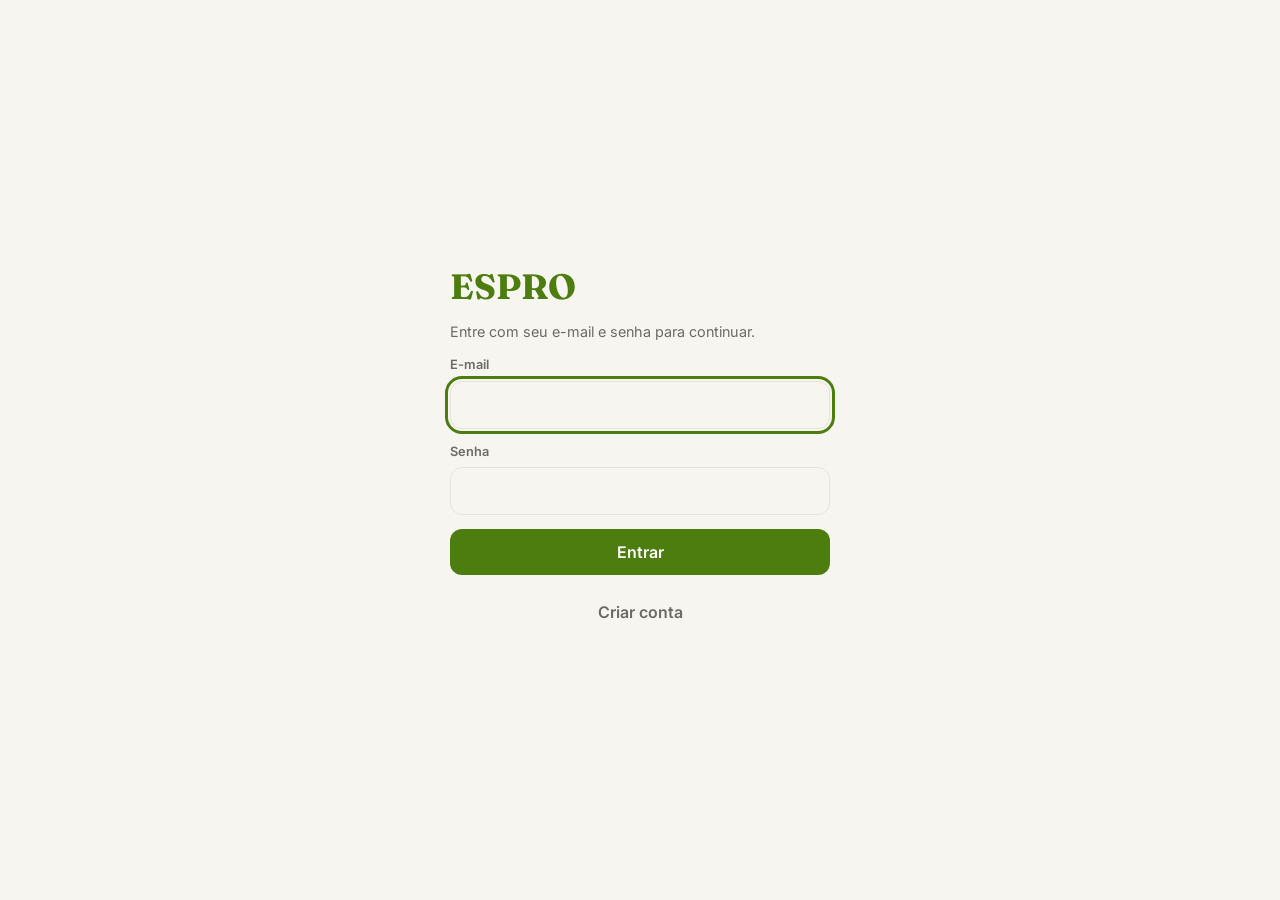
==== commit c133e7c5: "feat: portal em cartões, organograma em árvore (completo e por setor), edições só como coletânea de " ====
--- a/index.html
+++ b/index.html
@@ -43,6 +43,7 @@
 <script src="js/perfil.js"></script>
 <script src="js/pessoas.js"></script>
 <script src="js/portal.js"></script>
+<script src="js/organograma.js"></script>
 <script src="js/setor.js"></script>
 <script src="js/app.js"></script>
 </body>
--- a/css/style.css
+++ b/css/style.css
@@ -824,3 +824,122 @@
 @media (hover: none) { .acervo-ler { opacity: 1; } }
 @media (min-width: 560px) { .acervo { grid-template-columns: repeat(3, 1fr); } .acervo-filtros { flex-direction: row; flex-wrap: wrap; align-items: center; } .acervo-filtros .input { flex: 1 1 200px; width: auto; } }
 @media (min-width: 960px) { .acervo { grid-template-columns: repeat(5, 1fr); } .acervo-capa.grande { width: 190px; } }
+
+/* ───── Tags da pessoa: Gerência · cargo · setores (com papel) ───── */
+.tags-pessoa { display: flex; flex-wrap: wrap; gap: 4px; margin-top: 3px; }
+.tag-ger { display: inline-flex; align-items: center; padding: 2px 8px; border-radius: 99px; font-size: .72rem; font-weight: 700; background: #F5D0A9; color: #5A2E0A; }
+.tags-pessoa .chip-cargo { display: inline-flex; padding: 2px 8px; border-radius: 99px; font-size: .72rem; font-weight: 600; background: var(--bg); border: 1px solid var(--line); color: var(--ink); }
+.chip-setor.papel { font-weight: 700; }
+.pessoa-linha .tags-pessoa, .org-nome .tags-pessoa { display: none; }
+
+/* ───── Ferramentas de administração ───── */
+.adm-ferramentas { display: grid; grid-template-columns: repeat(auto-fill, minmax(140px, 1fr)); gap: 8px; margin-top: 10px; }
+.adm-ferr { display: flex; flex-direction: column; align-items: flex-start; gap: 2px; padding: 12px; border-radius: 14px; border: 1px solid var(--line); background: var(--surface); text-align: left; color: var(--ink); }
+.adm-ferr svg { color: var(--accent); margin-bottom: 4px; }
+.adm-ferr small { color: var(--muted); font-size: .75rem; }
+.adm-ferr:hover { border-color: var(--accent); }
+.ge-papeis { flex-basis: 100%; }
+.ge-papeis-sel { display: flex; flex-wrap: wrap; gap: 6px; width: 100%; }
+.ge-papeis-sel > * { flex: 1 1 160px; min-width: 0; }
+.ger-lista { list-style: none; margin: 0; padding: 0; display: flex; flex-direction: column; gap: 6px; }
+.ger-linha { display: flex; align-items: center; gap: 10px; padding: 8px 10px; border: 1px solid var(--line); border-radius: 12px; background: var(--surface); }
+.switch { position: relative; flex: none; width: 46px; height: 26px; }
+.switch input { position: absolute; inset: 0; opacity: 0; margin: 0; cursor: pointer; z-index: 1; }
+.switch span { position: absolute; inset: 0; border-radius: 99px; background: var(--line); transition: background .15s; }
+.switch span::after { content: ''; position: absolute; top: 3px; left: 3px; width: 20px; height: 20px; border-radius: 50%; background: #fff; transition: transform .15s; box-shadow: 0 1px 3px rgb(0 0 0 / .3); }
+.switch input:checked + span { background: var(--accent); }
+.switch input:checked + span::after { transform: translateX(20px); }
+.switch input:disabled + span { opacity: .5; }
+
+/* ───── Organograma em árvore ───── */
+.arvore .arv-topo { display: flex; flex-direction: column; align-items: center; gap: 0; padding: 14px; border-radius: 18px; background: var(--surface); border: 1px solid var(--line); }
+.arv-nivel { display: flex; flex-direction: column; align-items: center; gap: 6px; position: relative; padding-top: 14px; width: 100%; }
+.arv-nivel + .arv-nivel::before { content: ''; position: absolute; top: 0; left: 50%; width: 2px; height: 12px; background: var(--c, var(--line)); }
+.arv-rot { font-size: .7rem; font-weight: 700; letter-spacing: .06em; text-transform: uppercase; color: var(--muted); }
+.arv-linha { display: flex; flex-wrap: wrap; justify-content: center; gap: 6px; }
+.arv-setor .arv-nivel:first-of-type { padding-top: 4px; }
+.arv-setor .arv-linha { padding: 6px; border-radius: 12px; border: 1px dashed color-mix(in srgb, var(--c) 45%, transparent); }
+.arv-mais { text-align: center; }
+
+/* ───── Portal: ferramentas ───── */
+.portal-ferramentas { display: grid; grid-template-columns: 1fr; gap: 10px; }
+.portal-ferr { display: flex; align-items: center; gap: 14px; padding: 16px; border-radius: 18px; background: var(--surface); border: 1px solid var(--line); box-shadow: var(--shadow); color: var(--ink); text-decoration: none; }
+.portal-ferr b { display: block; font: 700 1.15rem/1.2 var(--serif); }
+.portal-ferr small { color: var(--muted); }
+.portal-ferr-ic { display: grid; place-items: center; width: 52px; height: 52px; border-radius: 14px; background: var(--accent-soft); color: var(--accent); flex: none; }
+.portal-ferr:hover { border-color: var(--accent); }
+@media (min-width: 720px) { .portal-ferramentas { grid-template-columns: 1fr 1fr; } }
+
+/* ───── Coletânea em PDF ───── */
+.capa-pdf { display: flex; flex-direction: column; align-items: center; justify-content: center; gap: 4px; padding: 10px; text-align: center; font-size: 1rem; }
+.capa-pdf small { font: 600 .62rem var(--sans, inherit); letter-spacing: .08em; text-transform: uppercase; opacity: .85; }
+.capa-pdf b { font-size: 1.8rem; }
+.capa-pdf span { font-size: .8rem; font-weight: 500; }
+.capa-pdf em { font: 700 .65rem var(--sans, inherit); font-style: normal; padding: 2px 8px; border-radius: 99px; background: rgb(255 255 255 / .9); color: #111; }
+.acervo-gerir { align-self: flex-start; font-size: .8rem; }
+.pdf-view { display: flex; flex-direction: column; gap: 10px; }
+.pdf-view iframe { width: 100%; height: 70vh; border: 1px solid var(--line); border-radius: 10px; background: #fff; }
+.fab.ext { width: auto; padding: 0 18px; gap: 6px; border-radius: 99px; font-weight: 700; }
+
+/* ───── Portal em cartões (estilo "Portal da Logística") ───── */
+.portal2 { gap: 22px; }
+.pc-ola h2 { font: 700 1.7rem/1.15 var(--serif); margin: 0 0 4px; }
+.pc-rot { font-size: .75rem; font-weight: 700; letter-spacing: .1em; text-transform: uppercase; color: var(--muted); margin: 0 0 10px; }
+.pc-grade { display: grid; grid-template-columns: 1fr; gap: 14px; }
+.pc-card { display: flex; flex-direction: column; gap: 8px; padding: 20px; border-radius: 16px; background: var(--surface); border: 1px solid var(--line); color: var(--ink); text-decoration: none; transition: border-color .15s, transform .15s, box-shadow .15s; min-height: 170px; }
+.pc-card:hover { border-color: var(--c); transform: translateY(-2px); box-shadow: var(--shadow); }
+.pc-ic { display: grid; place-items: center; width: 46px; height: 46px; border-radius: 12px; background: color-mix(in srgb, var(--c) 14%, var(--surface)); color: var(--c); border: 1px solid color-mix(in srgb, var(--c) 25%, transparent); }
+.pc-tit { font-size: 1.05rem; display: flex; align-items: center; gap: 8px; flex-wrap: wrap; }
+.pc-badge { font-size: .7rem; font-weight: 700; padding: 2px 8px; border-radius: 99px; background: color-mix(in srgb, var(--c) 14%, var(--surface)); color: var(--c); }
+.pc-desc { color: var(--muted); font-size: .9rem; line-height: 1.45; flex: 1; }
+.pc-abrir { font-weight: 700; color: var(--accent); font-size: .9rem; }
+@media (min-width: 640px) { .pc-grade { grid-template-columns: repeat(2, 1fr); } }
+@media (min-width: 1100px) { .pc-grade { grid-template-columns: repeat(3, 1fr); } }
+
+/* ───── Organograma em árvore (.arv2) ───── */
+.arv2-wrap { overflow-x: auto; padding: 8px 0 24px; margin: 0 calc(var(--gutter) * -1); -webkit-overflow-scrolling: touch; }
+.arv2 { display: block; width: max-content; min-width: 100%; padding: 0 var(--gutter); box-sizing: border-box; }
+.arv2 ul { display: flex; justify-content: center; padding: 26px 0 0; margin: 0; position: relative; }
+.arv2 > ul { padding-top: 0; }
+.arv2 li { list-style: none; position: relative; padding: 26px 8px 0; display: flex; flex-direction: column; align-items: center; }
+.arv2 > ul > li { padding-top: 0; }
+.arv2 li::before, .arv2 li::after { content: ''; position: absolute; top: 0; right: 50%; width: 50%; height: 26px; border-top: 2px solid var(--line); }
+.arv2 li::after { right: auto; left: 50%; border-left: 2px solid var(--line); }
+.arv2 li:only-child::after { border-top: 0; }
+.arv2 li:only-child::before { display: none; }
+.arv2 li:first-child::before, .arv2 li:last-child::after { border: 0 none; }
+.arv2 li:last-child::before { border-right: 2px solid var(--line); border-radius: 0 10px 0 0; }
+.arv2 li:first-child::after { border-radius: 10px 0 0 0; }
+.arv2 > ul > li::before, .arv2 > ul > li::after { display: none; }
+.arv2 ul ul::before { content: ''; position: absolute; top: 0; left: 50%; height: 26px; border-left: 2px solid var(--line); }
+.o2-tag { position: absolute; top: -9px; right: 14px; padding: 2px 10px; border-radius: 6px 6px 6px 0; background: var(--c, var(--accent)); color: #fff; font-size: .62rem; font-weight: 800; letter-spacing: .08em; text-transform: uppercase; white-space: nowrap; }
+.o2-tag.fixa { position: static; display: inline-block; margin-bottom: 8px; border-radius: 6px; background: var(--accent); color: var(--accent-ink); }
+.o2-topo { display: flex; flex-direction: column; align-items: center; padding: 14px 18px; border-radius: 22px; background: var(--surface); border: 1px solid var(--line); box-shadow: var(--shadow); }
+.o2-topo-l { display: flex; gap: 14px; flex-wrap: wrap; justify-content: center; }
+.o2-setor-nome { font: 700 1.3rem var(--serif); }
+.o2-raiz { display: flex; flex-direction: column; align-items: center; gap: 4px; padding: 0; border: 0; background: none; color: var(--ink); max-width: 130px; }
+.o2-anel { padding: 5px; border-radius: 50%; background: var(--surface); box-shadow: 0 0 0 4px color-mix(in srgb, var(--c) 35%, transparent), 0 8px 18px rgb(0 0 0 / .18); }
+.o2-raiz b { font-size: .9rem; text-align: center; }
+.o2-raiz small, .o2-circ small { color: var(--muted); font-size: .72rem; text-align: center; }
+.o2-pilula { position: relative; display: flex; align-items: center; gap: 10px; min-width: 210px; max-width: 250px; padding: 10px 16px 10px 8px; border-radius: 99px; background: var(--surface); border: 1px solid var(--line); box-shadow: 0 6px 16px rgb(0 0 0 / .12); color: var(--ink); text-align: left; }
+.o2-pilula .o2-arco, .o2-circ .o2-arco { display: grid; place-items: center; padding: 4px; border-radius: 50%; border: 4px solid var(--c); border-right-color: transparent; border-bottom-color: transparent; transform: rotate(-45deg); }
+.o2-arco > * { transform: rotate(45deg); }
+.o2-txt { display: flex; flex-direction: column; min-width: 0; }
+.o2-txt b { color: var(--c); font-size: .92rem; overflow: hidden; text-overflow: ellipsis; white-space: nowrap; }
+.o2-txt small { color: var(--muted); font-size: .72rem; overflow: hidden; text-overflow: ellipsis; white-space: nowrap; }
+.o2-circ { display: flex; flex-direction: column; align-items: center; gap: 4px; width: 104px; padding: 0; border: 0; background: none; color: var(--ink); }
+.o2-circ b { font-size: .8rem; text-align: center; line-height: 1.2; }
+.o2-setor { position: relative; display: flex; flex-direction: column; align-items: flex-start; min-width: 170px; padding: 12px 16px 12px 18px; border-radius: 16px; background: var(--surface); border: 1px solid var(--line); border-left: 6px solid var(--c); box-shadow: 0 6px 16px rgb(0 0 0 / .12); color: var(--ink); text-decoration: none; }
+.o2-setor b { font: 700 1.05rem var(--serif); color: var(--c); }
+.o2-setor small { color: var(--muted); font-size: .75rem; }
+.o2-grupo { display: inline-block; padding: 6px 14px; border-radius: 99px; border: 2px dashed color-mix(in srgb, var(--c, var(--accent)) 50%, transparent); font-size: .8rem; font-weight: 700; color: var(--muted); background: var(--surface); }
+.chips .chip .dot { display: inline-block; width: 9px; height: 9px; border-radius: 50%; background: var(--c); margin-right: 6px; }
+.acervo-item.sem-pdf .acervo-capa { opacity: .55; }
+.capa-pdf.tem { background: linear-gradient(160deg, var(--c), color-mix(in srgb, var(--c) 50%, #000)); }
+@media print { .tabs, header.top, .estante-head .chips, .estante-head .row-btn { display: none !important; } .arv2-wrap { overflow: visible; } }
+.o2-equipe { display: flex; flex-direction: column; align-items: center; gap: 4px; padding: 8px 12px; border-radius: 16px; border: 2px dashed color-mix(in srgb, var(--c) 50%, transparent); background: var(--surface); color: var(--muted); }
+.o2-mini { display: flex; }
+.o2-mini > * { margin-left: -8px; box-shadow: 0 0 0 2px var(--surface); border-radius: 50%; }
+.o2-mini > :first-child { margin-left: 0; }
+.o2-zoom { display: flex; align-items: center; gap: 6px; margin-top: 8px; }
+.o2-zoom-v { min-width: 44px; text-align: center; font-size: .85rem; color: var(--muted); }
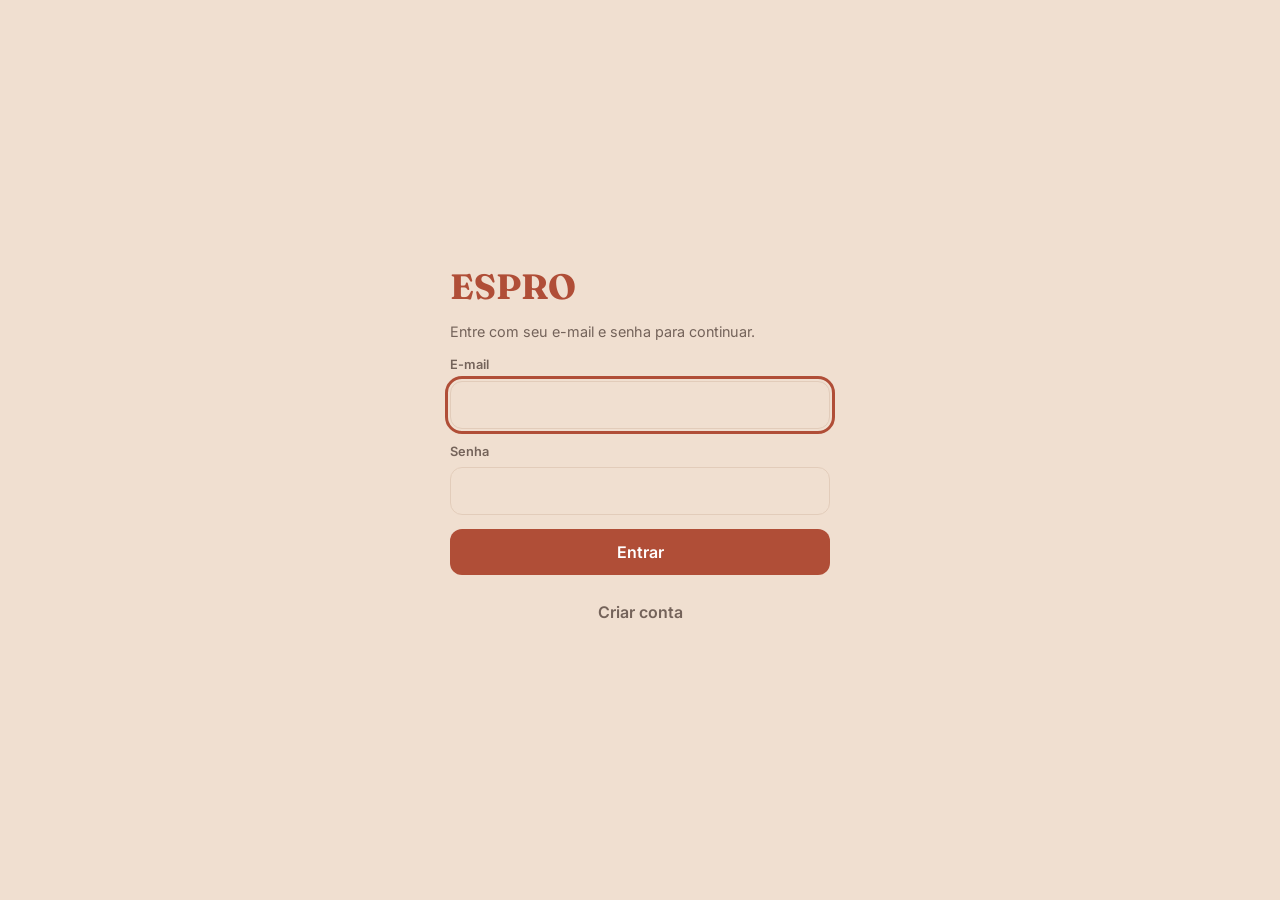
==== commit 1e667f05: "style: nova paleta (terracota, ambar, oliva, creme) Co-Authored-By: Claude Opus 5.5 <noreply@anthrop" ====
--- a/index.html
+++ b/index.html
@@ -3,8 +3,8 @@
 <head>
 <meta charset="utf-8">
 <meta name="viewport" content="width=device-width,initial-scale=1,viewport-fit=cover">
-<meta name="theme-color" content="#F7F5F0" media="(prefers-color-scheme: light)">
-<meta name="theme-color" content="#121210" media="(prefers-color-scheme: dark)">
+<meta name="theme-color" content="#F0DFD0" media="(prefers-color-scheme: light)">
+<meta name="theme-color" content="#17110E" media="(prefers-color-scheme: dark)">
 <title>ESPRO — Revista</title>
 <link rel="manifest" href="manifest.webmanifest">
 <link rel="preconnect" href="https://fonts.googleapis.com">
--- a/css/style.css
+++ b/css/style.css
@@ -1,8 +1,10 @@
 /* ESPRO — mobile first. Estética editorial: papel quente, tipografia serifada nos títulos. */
 :root {
-  --bg: #F7F5F0; --surface: #FFFFFF; --ink: #1C1C1A; --muted: #6B6B66; --line: #E6E2D9;
-  --accent: #4D7C0F; --accent-ink: #FFFFFF; --accent-soft: #EAF2D9; --danger: #B42318;
-  --radius: 16px; --shadow: 0 1px 2px rgb(0 0 0 / .05), 0 6px 18px rgb(40 30 10 / .07);
+  /* Paleta oficial (2026-11-13): terracota #B04E37 · âmbar #E4A558 · oliva #A49F4F · creme #F0DFD0 */
+  --terracota: #B04E37; --ambar: #E4A558; --oliva: #A49F4F; --creme: #F0DFD0;
+  --bg: #F0DFD0; --surface: #FBF5EF; --ink: #2A1D17; --muted: #74635A; --line: #E2CCBA;
+  --accent: #B04E37; --accent-ink: #FFFFFF; --accent-soft: #F3D9CF; --accent-2: #E4A558; --accent-3: #A49F4F; --danger: #B42318;
+  --radius: 16px; --shadow: 0 1px 2px rgb(0 0 0 / .05), 0 6px 18px rgb(80 40 20 / .08);
   --nav-h: 64px; --gutter: 16px;
   --serif: 'Fraunces', Georgia, 'Times New Roman', serif;
   --sans: 'Inter', system-ui, -apple-system, 'Segoe UI', Roboto, sans-serif;
@@ -10,8 +12,8 @@
 }
 @media (prefers-color-scheme: dark) {
   :root {
-    --bg: #121210; --surface: #1D1D19; --ink: #F2F0EA; --muted: #9A978E; --line: #2D2C27;
-    --accent: #93C83F; --accent-ink: #10150A; --accent-soft: #23301280; --danger: #F97066;
+    --bg: #17110E; --surface: #231A16; --ink: #F0DFD0; --muted: #A8968A; --line: #3A2C25;
+    --accent: #E4A558; --accent-ink: #2A1408; --accent-soft: #4A2E1A80; --accent-2: #B04E37; --accent-3: #A49F4F; --danger: #F97066;
     --shadow: 0 1px 2px rgb(0 0 0 / .4);
   }
 }
@@ -212,9 +214,9 @@
 .page .num { position: absolute; bottom: 3.5cqw; right: 5cqw; font-size: 3cqw; opacity: .5; z-index: 3; }
 .page .bg { position: absolute; inset: 0; width: 100%; height: 100%; object-fit: cover; }
 .page .veil { position: absolute; inset: 0; background: linear-gradient(to top, rgb(0 0 0 / .72), rgb(0 0 0 / .12) 70%); z-index: 1; }
-.tpl-capa, .tpl-anuncio { color: #fff; background: #26331a; justify-content: flex-end; }
+.tpl-capa, .tpl-anuncio { color: #fff; background: #7A3424; justify-content: flex-end; }
 .tpl-capa h2 { font-size: 12cqw; }
-.tpl-contracapa { background: #26331a; color: #fff; justify-content: center; }
+.tpl-contracapa { background: #7A3424; color: #fff; justify-content: center; }
 .tpl-contracapa .txt, .tpl-anuncio .txt.center { text-align: center; align-items: center; }
 .tpl-contracapa .bg { opacity: .35; }
 .tpl-sumario ol { list-style: none; margin: 4cqw 0 0; padding: 0; display: flex; flex-direction: column; gap: 3.5cqw; }
@@ -943,3 +945,43 @@
 .o2-mini > :first-child { margin-left: 0; }
 .o2-zoom { display: flex; align-items: center; gap: 6px; margin-top: 8px; }
 .o2-zoom-v { min-width: 44px; text-align: center; font-size: .85rem; color: var(--muted); }
+
+/* Editar pessoa: chips liga/desliga para cargos e setores, papel por setor */
+.edp h4 { margin: 4px 0 8px; font-size: .9rem; }
+.edp-topo, .edp-ger { display: flex; align-items: center; gap: 12px; }
+.edp-topo .grow, .edp-ger .grow { display: flex; flex-direction: column; min-width: 0; }
+.edp-ger { padding: 10px 12px; border-radius: 12px; background: var(--accent-soft); cursor: pointer; }
+.chips-wrap { display: flex; flex-wrap: wrap; gap: 8px; }
+.chip-toggle { --c: var(--muted); display: inline-flex; align-items: center; gap: 6px; min-height: 40px; padding: 6px 14px 6px 8px; border-radius: 99px; border: 1.5px solid var(--line); background: var(--surface); color: var(--ink); font: inherit; font-size: .88rem; cursor: pointer; transition: background .15s, border-color .15s; }
+.chip-toggle .chip-check { width: 22px; height: 22px; border-radius: 50%; border: 2px solid var(--c); display: grid; place-items: center; font-size: .75rem; font-weight: 700; color: #fff; }
+.chip-toggle.on { border-color: var(--c); background: color-mix(in srgb, var(--c) 14%, var(--surface)); font-weight: 600; }
+.chip-toggle.on .chip-check { background: var(--c); }
+.chip-toggle:disabled { opacity: .55; cursor: default; }
+.chip-toggle:focus-visible, .segmento button:focus-visible { outline: 2px solid var(--accent); outline-offset: 2px; }
+.edp-papeis { list-style: none; margin: 0; padding: 0; display: flex; flex-direction: column; gap: 8px; }
+.edp-papeis li { display: flex; flex-wrap: wrap; align-items: center; gap: 8px; padding: 8px 10px; border-radius: 12px; background: var(--surface); border-left: 4px solid var(--c); }
+.edp-papeis .dot { width: 10px; height: 10px; border-radius: 50%; background: var(--c); }
+.segmento { display: inline-flex; border: 1px solid var(--line); border-radius: 10px; overflow: hidden; }
+.segmento button { border: 0; background: transparent; color: var(--ink); font: inherit; font-size: .8rem; padding: 8px 10px; min-height: 36px; cursor: pointer; }
+.segmento button + button { border-left: 1px solid var(--line); }
+.segmento button.on { background: var(--accent); color: var(--accent-ink, #fff); font-weight: 600; }
+.edp-resumo { margin: 0; padding: 10px 12px; border-radius: 12px; background: var(--line); font-size: .85rem; }
+.chip-cargo[style*="--cc"] { background: color-mix(in srgb, var(--cc) 16%, transparent); color: var(--ink); }
+.edp-papeis li > b { flex: 1 1 120px; min-width: 0; }
+.edp-papeis .segmento { flex: 1 1 auto; }
+.edp-papeis .segmento button { flex: 1; }
+
+/* ───── Organograma: leitura melhor (linhas na cor do ramo, fundo pontilhado, foco no toque) ───── */
+.arv2-wrap { border-radius: 18px; background: radial-gradient(circle, color-mix(in srgb, var(--ink) 9%, transparent) 1px, transparent 1.2px) 0 0 / 18px 18px, var(--bg, transparent); border: 1px solid var(--line); padding: 22px 0 28px; margin: 0; }
+.arv2 li { padding-left: 12px; padding-right: 12px; }
+.arv2 li::before, .arv2 li::after, .arv2 ul ul::before { border-color: color-mix(in srgb, var(--lc, var(--muted)) 55%, var(--line)) !important; }
+.arv2 li[style*="--lc"] > ul::before { border-left-color: color-mix(in srgb, var(--lc) 55%, var(--line)); }
+.o2-pilula, .o2-setor, .o2-circ .o2-arco, .o2-raiz .o2-anel, .o2-equipe { transition: transform .15s, box-shadow .15s, border-color .15s; }
+.o2-pilula:hover, .o2-setor:hover, .o2-equipe:hover { transform: translateY(-2px); border-color: var(--c); box-shadow: 0 10px 22px color-mix(in srgb, var(--c) 28%, transparent); }
+.o2-circ:hover .o2-arco, .o2-raiz:hover .o2-anel { transform: scale(1.05); }
+.o2-circ:hover .o2-arco { transform: rotate(-45deg) scale(1.06); }
+.o2-pilula:focus-visible, .o2-setor:focus-visible, .o2-circ:focus-visible, .o2-raiz:focus-visible, .o2-equipe:focus-visible { outline: 3px solid var(--c, var(--accent)); outline-offset: 3px; border-radius: 16px; }
+.o2-setor { background: color-mix(in srgb, var(--c) 7%, var(--surface)); }
+.o2-topo { background: color-mix(in srgb, var(--accent) 6%, var(--surface)); }
+@media (max-width: 640px) { .arv2-wrap { border-radius: 12px; } .arv2 li { padding-left: 6px; padding-right: 6px; } }
+@media print { .arv2-wrap { background: none; border: 0; } }
